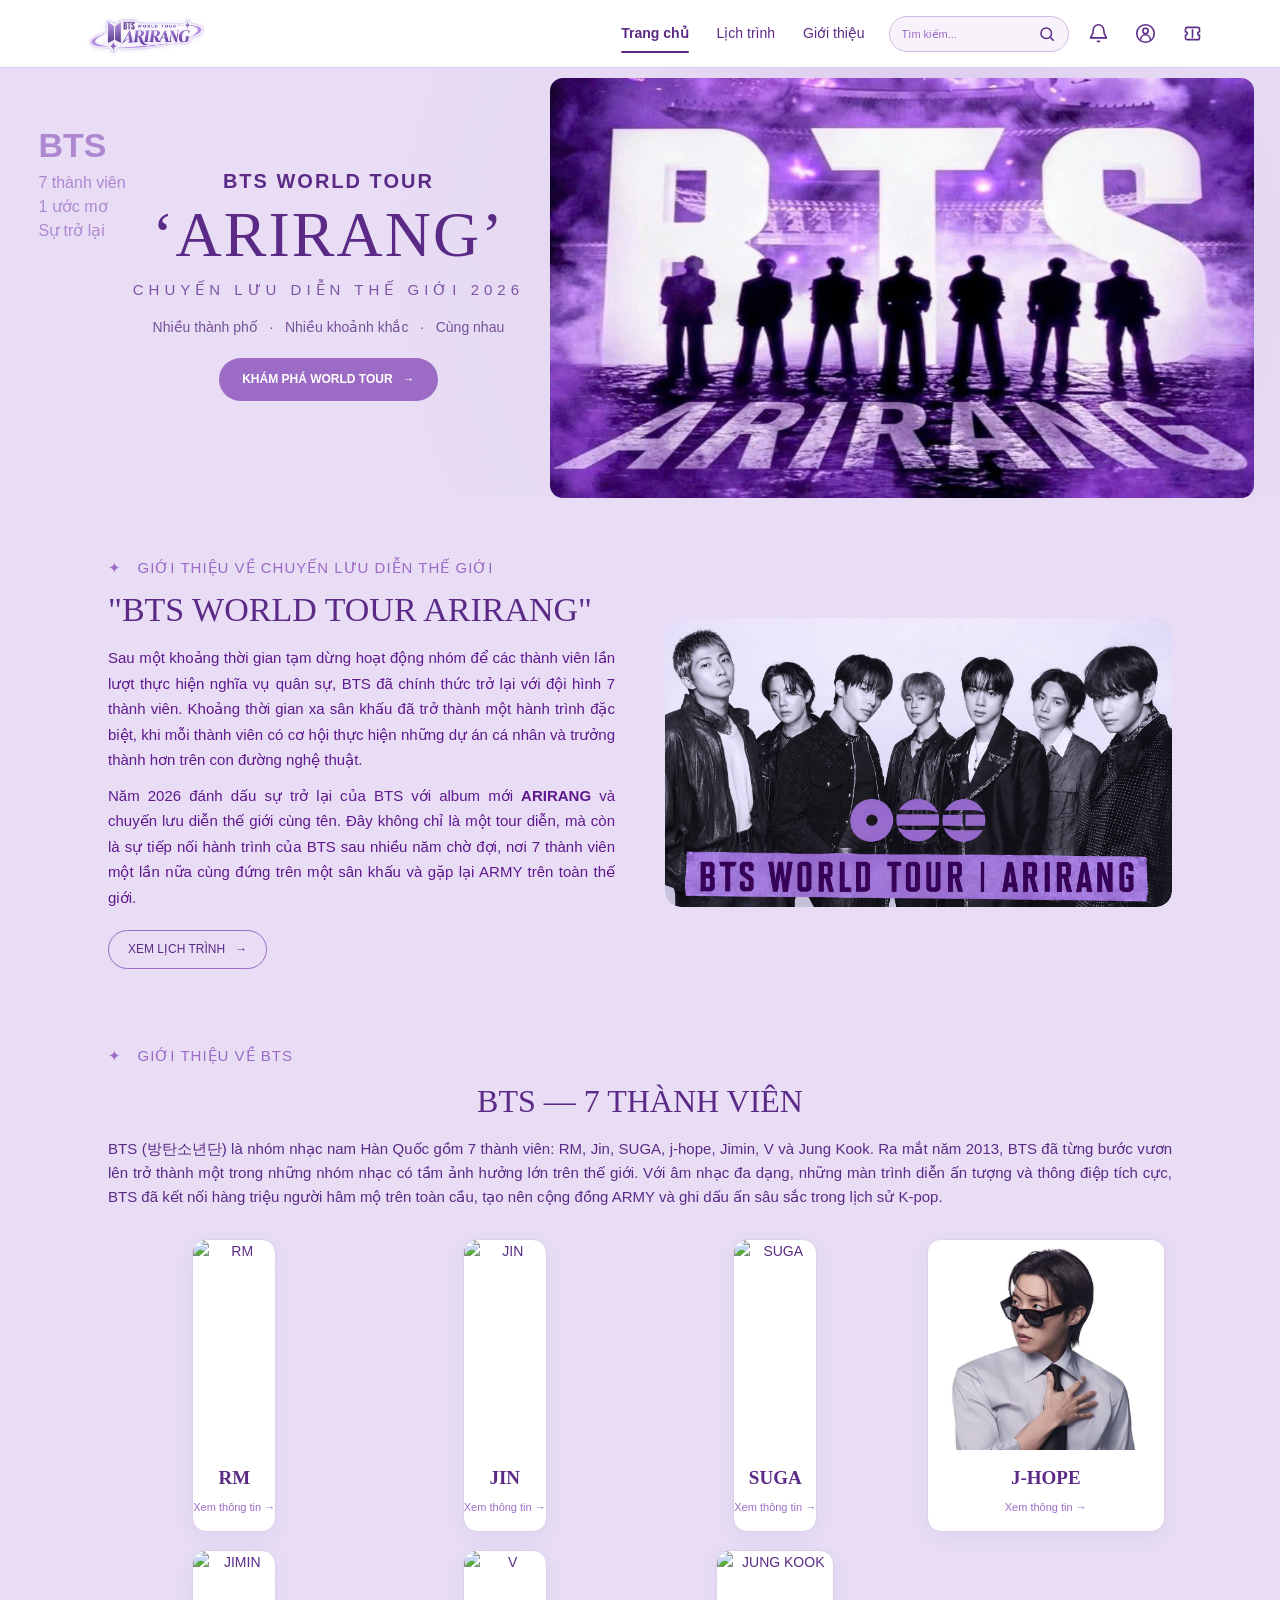
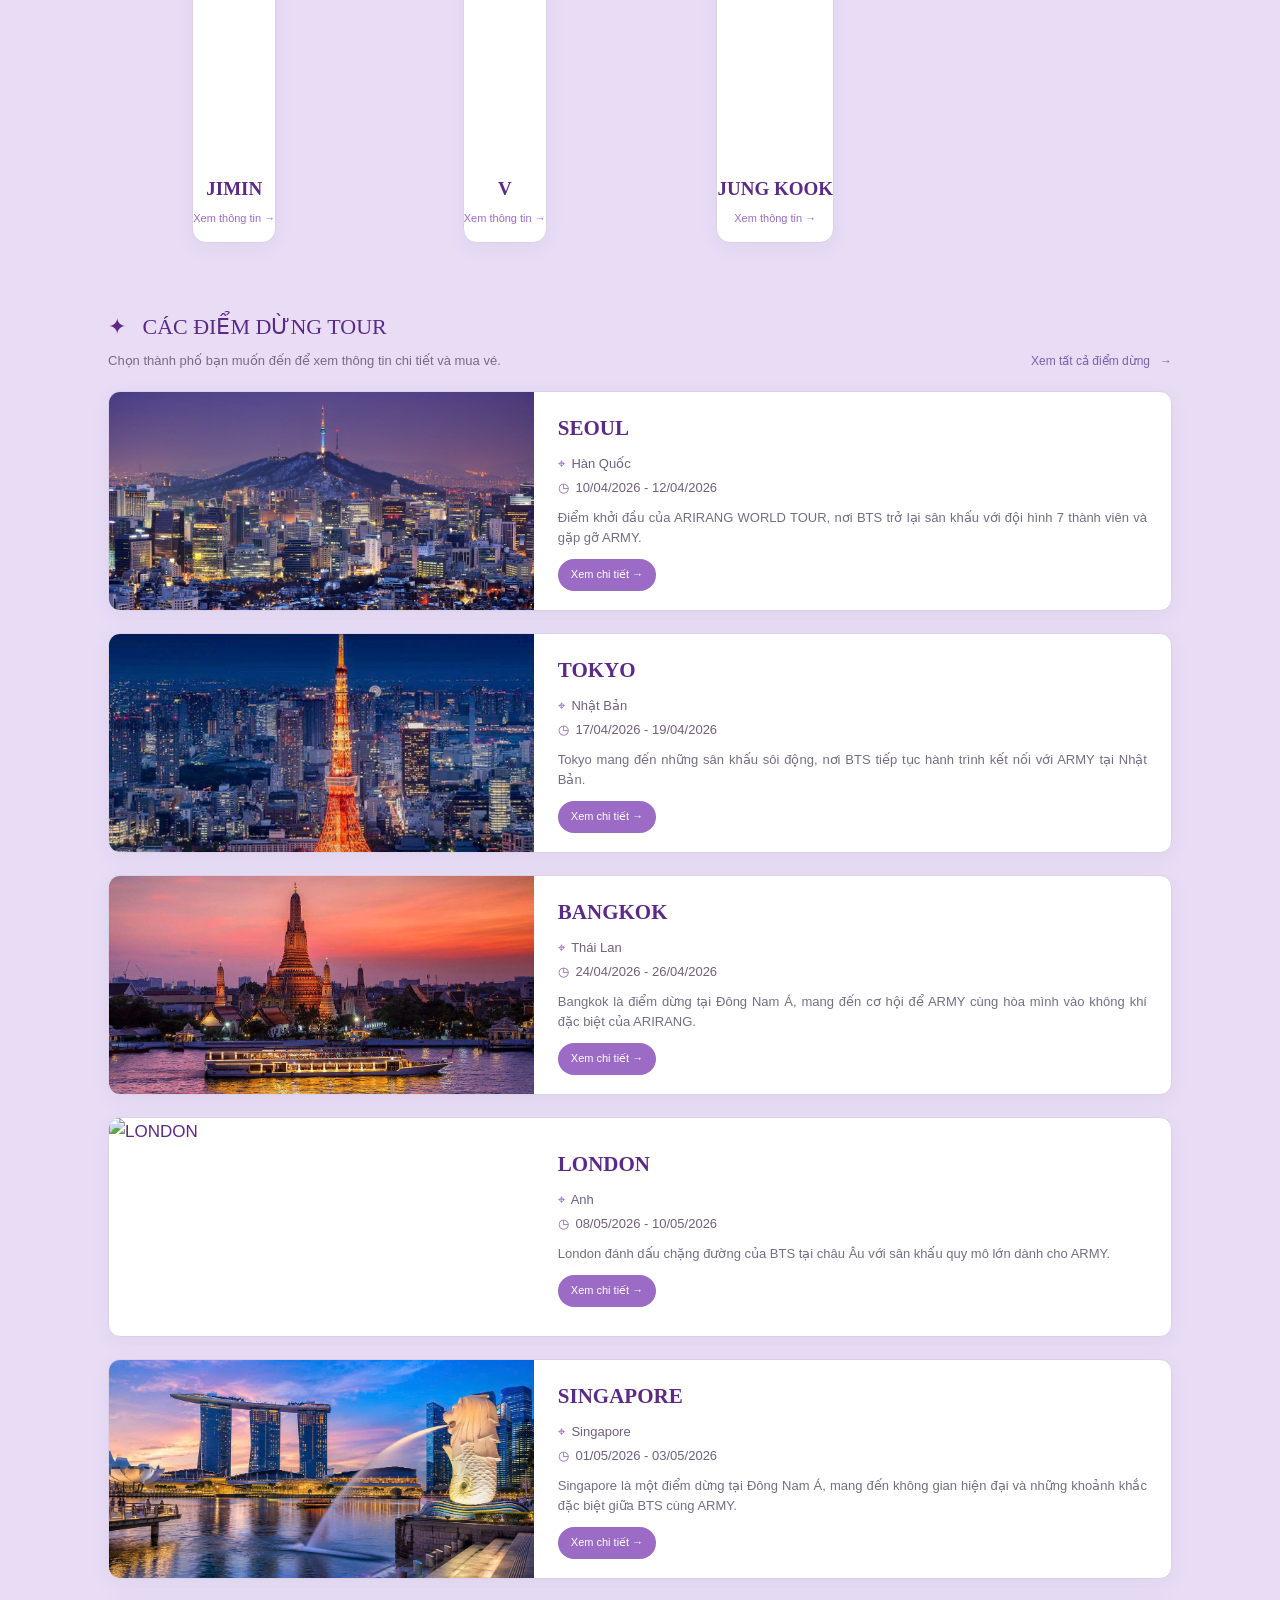
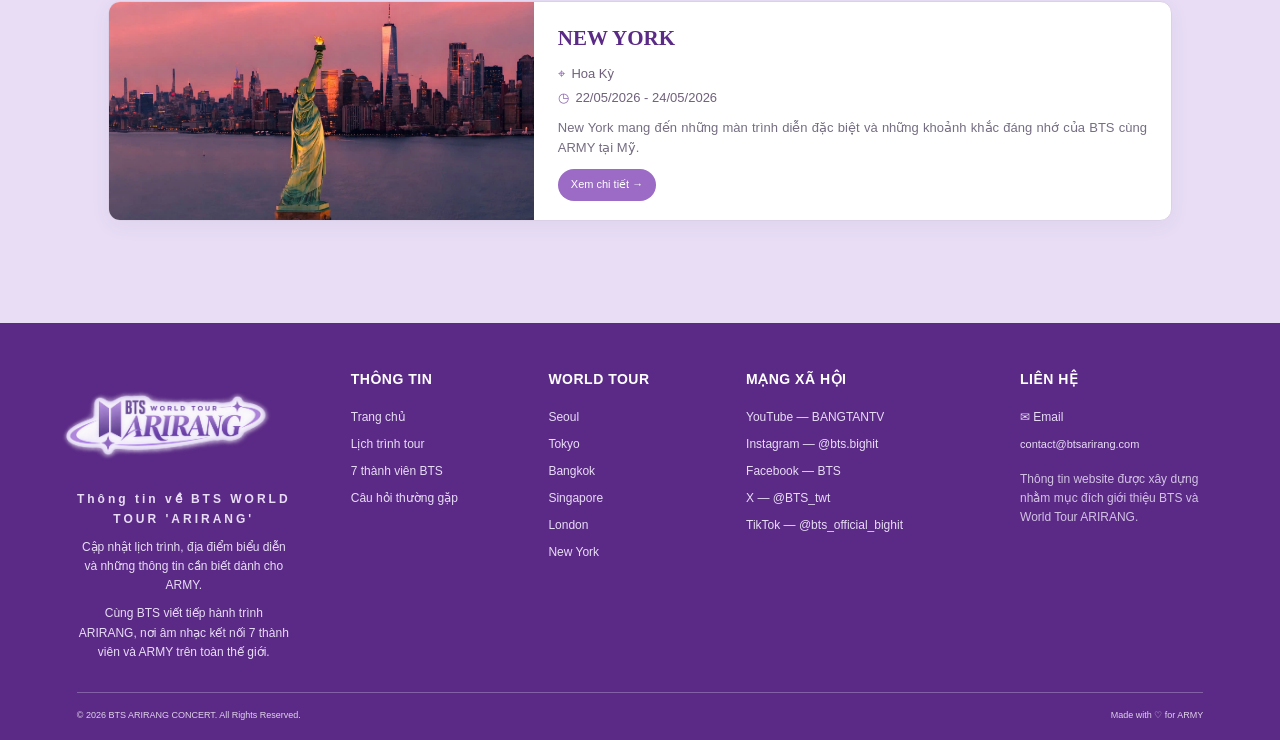
==== index.html @ 4df5a57a "Add files via upload" ====
<!DOCTYPE html>
<html lang="vi">
<head>
    <meta charset="UTF-8">
    <meta name="viewport" content="width=device-width, initial-scale=1.0">
    <title>BTS WORLD TOUR 'ARIRANG'</title>
<link rel="stylesheet" href="style.css">
</head>


<body>
    <!-- ================= HEADER ================= -->
    <header class="header" >
        <!-- LOGO -->
        <div class="logo">
    <img src="images/logo tách nền.png" alt="BTS World Tour ARIRANG">
</div>


        <!-- MENU -->
        <nav class="menu">
            <a href="#home" class="active">
                Trang chủ
            </a>
            <a href="#tour">
                Lịch trình
            </a>
            <a href="#about">
                Giới thiệu
            </a>
        </nav>


        <!-- PHẦN BÊN PHẢI -->
        <div class="header-right">

            <!-- TÌM KIẾM -->
            <div class="search-box">
                <input
                    type="text"
                    placeholder="Tìm kiếm..."
                >

                <!-- ICON KÍNH LÚP -->
                <svg
                    width="18"
                    height="18"
                    viewBox="0 0 24 24"
                    fill="none"
                    stroke="currentColor"
                    stroke-width="2"
                >
                    <circle
                        cx="11"
                        cy="11"
                        r="7"
                    ></circle>

                    <line
                        x1="16.5"
                        y1="16.5"
                        x2="21"
                        y2="21"
                    ></line>
                </svg>
            </div>


                
<!-- ICON THÔNG BÁO -->
<div class="notification-wrapper">
    <button
        type="button"
        class="header-icon notification-btn"
        id="notificationBtn"
        aria-label="Thông báo"
        aria-expanded="false">

        <svg width="21" height="21" viewBox="0 0 24 24"
            fill="none" stroke="currentColor" stroke-width="1.8">
            <path d="M18 8a6 6 0 0 0-12 0c0 7-3 7-3 9h18c0-2-3-2-3-9"></path>
            <path d="M10 21h4"></path>
        </svg>
    </button>

    <div class="notification-dropdown" id="notificationDropdown">
        <p>Chưa có thông báo mới</p>
    </div>
</div>

<!-- TÀI KHOẢN -->
<div class="header-dropdown">
    <button
        type="button"
        class="header-icon dropdown-toggle"
        id="accountBtn"
        aria-label="Tài khoản"
        aria-expanded="false">

        <svg width="21" height="21" viewBox="0 0 24 24"
            fill="none" stroke="currentColor" stroke-width="1.8">
            <circle cx="12" cy="12" r="10"></circle>
            <circle cx="12" cy="9" r="3"></circle>
            <path d="M6.5 19a5.5 5.5 0 0 1 11 0"></path>
        </svg>
    </button>

    <div class="header-dropdown-menu account-dropdown" id="accountMenu">
        <button type="button" class="login-btn" id="loginBtn">
            Đăng nhập
        </button>
    </div>
</div>

<!-- ICON VÉ -->
<div class="ticket-wrapper">
    <button
        type="button"
        class="header-icon ticket-btn"
        id="ticketBtn"
        aria-label="Vé của tôi"
        aria-expanded="false">

        <svg width="21" height="21" viewBox="0 0 24 24"
            fill="none" stroke="currentColor" stroke-width="1.8">
            <path d="M4 7a2 2 0 0 1 2-2h12a2 2 0 0 1 2 2v3a2 2 0 0 0 0 4v3a2 2 0 0 1-2 2H6a2 2 0 0 1-2-2v-3a2 2 0 0 0 0-4V7z"></path>
            <line x1="12" y1="7" x2="12" y2="17"></line>
        </svg>
    </button>

    <div class="ticket-dropdown" id="ticketDropdown">
        <p>
            <strong>Bạn chưa mua vé.</strong><br>
            Hãy mua vé để tham gia cùng BTS nhé!
        </p>
    </div>
</div>
</div>
</header>



    <!-- ================= HERO ================= -->

    <section class="hero" id="home">


        <!-- CHỮ TRANG TRÍ BÊN TRÁI -->
        <div class="hero-decoration">
            <strong>BTS</strong>
            <span>7 thành viên</span>
            <span>1 ước mơ</span>
            <span>Sự trở lại</span>
        
        </div>


        <!-- NỘI DUNG CHÍNH -->

        <div class="hero-content">
            <p class="hero-small-title">
                BTS WORLD TOUR
            </p>

            <h1>
                ‘ARIRANG’
            </h1>

            <p class="hero-year">
                CHUYẾN LƯU DIỄN THẾ GIỚI 2026
            </p>

            <p class="hero-subtitle">
                Nhiều thành phố &nbsp; · &nbsp;
                Nhiều khoảnh khắc &nbsp; · &nbsp;
                Cùng nhau
            </p>

            <a
                href="#tour"
                class="main-button"
            >
                KHÁM PHÁ WORLD TOUR
                <span>→</span>
            </a>
        </div>


        <!-- KHU VỰC ẢNH BTS -->

<div class="hero-image">
    <div class="hero-image-placeholder">
        <img src="images/bts.jpg" alt="BTS World Tour Arirang">
    </div>
</div>

    </section>



  <!-- ================= GIỚI THIỆU BTS ================= -->

<section class="section" id="about">

    <!-- ================= WORLD TOUR ================= -->

    <div class="intro">

        <!-- BÊN TRÁI: GIỚI THIỆU VỀ TOUR -->

        <div class="intro-text">

            <p class="section-label">
                ✦ &nbsp; GIỚI THIỆU VỀ CHUYẾN LƯU DIỄN THẾ GIỚI
            </p>

            <h2>
                "BTS WORLD TOUR ARIRANG"
            </h2>
            <p>
                Sau một khoảng thời gian tạm dừng hoạt động nhóm để các thành viên
                lần lượt thực hiện nghĩa vụ quân sự, BTS đã chính thức trở lại với
                đội hình 7 thành viên. Khoảng thời gian xa sân khấu đã trở thành
                một hành trình đặc biệt, khi mỗi thành viên có cơ hội thực hiện
                những dự án cá nhân và trưởng thành hơn trên con đường nghệ thuật.
            </p>

            <p>
                Năm 2026 đánh dấu sự trở lại của BTS với album mới
                <strong>ARIRANG</strong> và chuyến lưu diễn thế giới cùng tên.
                Đây không chỉ là một tour diễn, mà còn là sự tiếp nối hành trình
                của BTS sau nhiều năm chờ đợi, nơi 7 thành viên một lần nữa cùng
                đứng trên một sân khấu và gặp lại ARMY trên toàn thế giới.
            </p>

            <a href="#tour" class="outline-button">
                XEM LỊCH TRÌNH
                <span>→</span>
            </a>

        </div>


        <!-- BÊN PHẢI: HÌNH BTS TOUR -->

        <div class="intro-image">

            <div class="intro-image-placeholder">

                <img
                    src="images/tour.png"
                    alt="BTS ARIRANG World Tour"
                >

            </div>

        </div>

    </div>


    <!-- ================= 7 THÀNH VIÊN ================= -->

    <div class="members-section">

        <div class="members-heading">

            <p class="section-label">
                ✦ &nbsp; GIỚI THIỆU VỀ BTS
            </p>

            <h2>
                BTS — 7 THÀNH VIÊN
            </h2>

            <p>
                BTS (방탄소년단) là nhóm nhạc nam Hàn Quốc gồm 7 thành viên: RM, Jin, SUGA, j-hope, Jimin, V và Jung Kook. Ra mắt năm 2013, BTS đã từng bước vươn lên trở thành một trong những nhóm nhạc có tầm ảnh hưởng lớn trên thế giới. Với âm nhạc đa dạng, những màn trình diễn ấn tượng và thông điệp tích cực, BTS đã kết nối hàng triệu người hâm mộ trên toàn cầu, tạo nên cộng đồng ARMY và ghi dấu ấn sâu sắc trong lịch sử K-pop.
            </p>

        </div>


        <!-- CARD THÀNH VIÊN -->

        <div class="members-grid">

            <!-- RM -->
            <div class="member-card" onclick="openMember('rm')">

                <div class="member-image">
                    <img src="imageS/RM.png" alt="RM">
                </div>

                <h3>RM</h3>

                <span>Xem thông tin →</span>

            </div>


            <!-- JIN -->
            <div class="member-card" onclick="openMember('jin')">

                <div class="member-image">
                    <img src="images/jin.jpg" alt="JIN">
                </div>

                <h3>JIN</h3>

                <span>Xem thông tin →</span>

            </div>


            <!-- SUGA -->
            <div class="member-card" onclick="openMember('suga')">

                <div class="member-image">
                    <img src="images/suga.jpg" alt="SUGA">
                </div>

                <h3>SUGA</h3>

                <span>Xem thông tin →</span>

            </div>


            <!-- J-HOPE -->
            <div class="member-card" onclick="openMember('jhope')">

                <div class="member-image">
                    <img src="images/J-HOPE.jpg" alt="J-HOPE">
                </div>

                <h3>J-HOPE</h3>

                <span>Xem thông tin →</span>

            </div>


            <!-- JIMIN -->
            <div class="member-card" onclick="openMember('jimin')">

                <div class="member-image">
                    <img src="images/jimin.jpg" alt="JIMIN">
                </div>

                <h3>JIMIN</h3>

                <span>Xem thông tin →</span>

            </div>


            <!-- V -->
            <div class="member-card" onclick="openMember('v')">

                <div class="member-image">
                    <img src="images/v.jpg" alt="V">
                </div>

                <h3>V</h3>

                <span>Xem thông tin →</span>

            </div>


            <!-- JUNG KOOK -->
            <div class="member-card" onclick="openMember('jungkook')">

                <div class="member-image">
                    <img src="images/jungkook.jpg" alt="JUNG KOOK">
                </div>

                <h3>JUNG KOOK</h3>

                <span>Xem thông tin →</span>

            </div>

        </div>


        <!-- ================= THÔNG TIN THÀNH VIÊN ================= -->

        <div class="member-dropdown" id="memberDropdown">

    <button
        class="member-close"
        onclick="closeMember()"
    >
        ×
    </button>

    <div class="member-detail">

        <div class="member-detail-image">

            <img
                id="memberDetailImage"
                src=""
                alt=""
            >

        </div>

            <div class="member-detail-info">

            <p class="section-label">
                ✦ &nbsp; BTS MEMBER
            </p>

            <h2 id="memberDetailName"></h2>

            <p id="memberDetailRealName"></p>

            <p id="memberDetailBirthDate"></p>

            <p id="memberDetailText"></p>

            </div>

        </div>

    </div>

</div>

</section>


   <!-- ================= CÁC ĐIỂM DỪNG ================= -->

<section
    class="tour section"
    id="tour"
>

    <!-- TIÊU ĐỀ -->

    <div class="tour-heading">
        <div>
            <p class="tour-title">
                ✦ &nbsp; CÁC ĐIỂM DỪNG TOUR
            </p>

            <p class="tour-description">
                Chọn thành phố bạn muốn đến để xem
                thông tin chi tiết và mua vé.
            </p>
        </div>

        <a
            href="#"
            class="view-all"
        >
            Xem tất cả điểm dừng
            &nbsp; →
        </a>
    </div>


    <!-- DANH SÁCH THÀNH PHỐ -->

    <div class="city-grid">


        <!-- ================= SEOUL ================= -->

        <div class="city-card">

            <div class="city-image">
                <img
                    src="images/seoul.jpg"
                    alt="SEOUL"
                >
            </div>

            <div class="city-info">

                <h3>SEOUL</h3>

                <p>
                    <span class="small-icon">⌖</span>
                    Hàn Quốc
                </p>

                <p>
                    <span class="small-icon">◷</span>
                    10/04/2026 - 12/04/2026
                </p>

                <p class="city-description">
                    Điểm khởi đầu của ARIRANG WORLD TOUR,
                    nơi BTS trở lại sân khấu với đội hình
                    7 thành viên và gặp gỡ ARMY.
                </p>

                <a
                    href="ticket/Seoul.html"
                    class="city-button"
                >
                    Xem chi tiết →
                </a>

            </div>

        </div>



        <!-- ================= TOKYO ================= -->

        <div class="city-card">

            <div class="city-image">
                <img
                    src="images/tokyo.jpg"
                    alt="TOKYO"
                >
            </div>

            <div class="city-info">

                <h3>TOKYO</h3>

                <p>
                    <span class="small-icon">⌖</span>
                    Nhật Bản
                </p>

                <p>
                    <span class="small-icon">◷</span>
                    17/04/2026 - 19/04/2026
                </p>

                <p class="city-description">
                    Tokyo mang đến những sân khấu sôi động,
                    nơi BTS tiếp tục hành trình kết nối
                    với ARMY tại Nhật Bản.
                </p>

                <a
                    href="ticket/Tokyo.html"
                    class="city-button"
                >
                    Xem chi tiết →
                </a>

            </div>

        </div>



        <!-- ================= BANGKOK ================= -->

        <div class="city-card">

            <div class="city-image">
                <img
                    src="images/bangkok.jpg"
                    alt="BANGKOK"
                >
            </div>

            <div class="city-info">

                <h3>BANGKOK</h3>

                <p>
                    <span class="small-icon">⌖</span>
                    Thái Lan
                </p>

                <p>
                    <span class="small-icon">◷</span>
                    24/04/2026 - 26/04/2026
                </p>

                <p class="city-description">
                    Bangkok là điểm dừng tại Đông Nam Á,
                    mang đến cơ hội để ARMY cùng hòa mình
                    vào không khí đặc biệt của ARIRANG.
                </p>

                <a
                    href="ticket/Bangkok.html"
                    class="city-button"
                >
                    Xem chi tiết →
                </a>

            </div>

        </div>



        <!-- ================= LONDON ================= -->

        <div class="city-card">

            <div class="city-image">
                <img 
                    src="images/london.jpg"
                    alt="LONDON"
                >
            </div>

            <div class="city-info">

                <h3>LONDON</h3>

                <p>
                    <span class="small-icon">⌖</span>
                    Anh
                </p>

                <p>
                    <span class="small-icon">◷</span>
                    08/05/2026 - 10/05/2026
                </p>

                <p class="city-description">
                    London đánh dấu chặng đường của BTS
                    tại châu Âu với sân khấu quy mô lớn
                    dành cho ARMY.
                </p>

                <a
                    href="ticket/London.html"
                    class="city-button"
                >
                    Xem chi tiết →
                </a>

            </div>

        </div>



        <!-- ================= SINGAPORE ================= -->

<div class="city-card">

    <div class="city-image">
        <img 
            src="images/singapore.jpg"
            alt="SINGAPORE"
        >
    </div>

    <div class="city-info">

        <h3>SINGAPORE</h3>

        <p>
            <span class="small-icon">⌖</span>
            Singapore
        </p>

        <p>
            <span class="small-icon">◷</span>
            01/05/2026 - 03/05/2026
        </p>

        <p class="city-description">
            Singapore là một điểm dừng tại Đông Nam Á,
            mang đến không gian hiện đại và những khoảnh khắc
            đặc biệt giữa BTS cùng ARMY.
        </p>

        <a
            href="ticket/Singapore.html"
            class="city-button"
        >
            Xem chi tiết →
        </a>

    </div>

</div>



        <!-- ================= NEW YORK ================= -->

        <div class="city-card">

            <div class="city-image">
                <img 
                    src="images/New York.jpg"
                    alt="NEW YORK"
                >   
            </div>

            <div class="city-info">

                <h3>NEW YORK</h3>

                <p>
                    <span class="small-icon">⌖</span>
                    Hoa Kỳ
                </p>

                <p>
                    <span class="small-icon">◷</span>
                    22/05/2026 - 24/05/2026
                </p>

                <p class="city-description">
                    New York mang đến những màn trình diễn
                    đặc biệt và những khoảnh khắc đáng nhớ
                    của BTS cùng ARMY tại Mỹ.
                </p>

                <a
                    href="ticket/Newyork.html"
                    class="city-button"
                >
                    Xem chi tiết →
                </a>

            </div>

        </div>


    </div>

</section>







<!-- ================= FOOTER ================= -->

<footer class="footer">

    <div class="footer-container">

        <!-- CỘT 1: LOGO -->
        <div class="footer-column footer-brand">
            <div class="footer-logo">
            <img src="images/logo tách nền.png" alt="BTS World Tour ARIRANG">
        </div>

            <p class="footer-slogan">
            Thông tin về BTS WORLD TOUR 'ARIRANG'
            </p>

            <p class="footer-description">
            Cập nhật lịch trình, địa điểm biểu diễn và những thông tin cần biết dành cho ARMY.
            </p>

            <p class="footer-description">
                Cùng BTS viết tiếp hành trình ARIRANG,
                nơi âm nhạc kết nối 7 thành viên và
                ARMY trên toàn thế giới.
            </p>

        </div>


        <!-- CỘT 2: THÔNG TIN -->
        <div class="footer-column">

            <h3>THÔNG TIN</h3>

            <a href="#home">Trang chủ</a>

            <a href="#tour">Lịch trình tour</a>

            <a href="#about">7 thành viên BTS</a>

            <a href="#faq">Câu hỏi thường gặp</a>

        </div>


        <!-- CỘT 3: WORLD TOUR -->
        <div class="footer-column">

            <h3>WORLD TOUR</h3>

            <a href="#tour">Seoul</a>

            <a href="#tour">Tokyo</a>

            <a href="#tour">Bangkok</a>

            <a href="#tour">Singapore</a>

            <a href="#tour">London</a>

            <a href="#tour">New York</a>

        </div>


        <!-- CỘT 4: MẠNG XÃ HỘI -->
        <div class="footer-column">

            <h3>MẠNG XÃ HỘI</h3>

            <a 
            href="https://www.youtube.com/@BTS"
            target="_blank"
            >
            YouTube — BANGTANTV
            </a>

            <a 
            href="https://www.instagram.com/bts.bighitofficial/"
            target="_blank"
            >
            Instagram — @bts.bighit
            </a>

            <a 
            href="https://www.facebook.com/bangtan.official?locale=vi_VN"
            target="_blank"
            >
            Facebook — BTS
            </a>

            <a 
            href="https://x.com/bts_bighit"
            target="_blank"
            >
            X — @BTS_twt
            </a>

            <a 
            href="https://www.tiktok.com/@bts_official_bighit"
            target="_blank"
            >
            TikTok — @bts_official_bighit
            </a>

        </div>


        <!-- CỘT 5: LIÊN HỆ -->
        <div class="footer-column">

            <h3>LIÊN HỆ</h3>

            <p>
                ✉ Email
            </p>

            <span>
                contact@btsarirang.com
            </span>

            <p class="footer-note">
                Thông tin website được xây dựng
                nhằm mục đích giới thiệu BTS
                và World Tour ARIRANG.
            </p>

        </div>

    </div>


    <!-- DÒNG CUỐI -->
    <div class="footer-bottom">

        <span>
            © 2026 BTS ARIRANG CONCERT.
            All Rights Reserved.
        </span>

        <span>
            Made with ♡ for ARMY
        </span>

    </div>

</footer>


<script src="script.js"></script>
</body>

</html>
---- style.css ----
/* ==================================================
   BẢNG MÀU WEB - TÍM ARIRANG
   #E8DDF5 = tím nền sáng
   #9B6BC5 = tím chủ đạo
   #5B2A86 = tím đậm / điểm nhấn
================================================== */

/* ==================================================
   CÀI ĐẶT CHUNG
================================================== */

* {
    margin: 0;
    padding: 0;
    box-sizing: border-box;
}


html {
    scroll-behavior: smooth;
}


body {
    font-family: Arial, Helvetica, sans-serif;

    color: #5B2A86;

    background: #E8DDF5;
}


a {
    text-decoration: none;

    color: inherit;
}


button,
input {
    font-family: inherit;
}



/* ==================================================
   HEADER
================================================== */
/* HEADER */
.header {
    width: 100%;
    height: 68px;
    background: #FFFFFF;
    display: flex;
    align-items: center;
    padding: 0 5%;
    border-bottom: 1px solid #D8CBEA;
    position: fixed;
    top: 0;
    z-index: 1000;
}



/* LOGO HÌNH BTS ARIRANG */

.logo {
    display: flex;
    align-items: center;

    margin-right: auto;

    width: 150px;
    height: 55px;
}

.logo img {
    width: 100%;
    height: 100%;

    object-fit: contain;
    display: block;
}



/* MENU */

.menu {

    display: flex;

    align-items: center;

    gap: 32px;

    margin-right: 30px;
}


.menu a {

    position: relative;

    padding: 27px 0;

    font-size: 13px;

    color: #5B2A86;

    transition: 0.2s;
}


.menu a:hover {

    color: #5B2A86;
}


.menu a.active {

    color: #5B2A86;

    font-weight: 600;
}


.menu a {
    position: relative;
}

.menu a::after {
    content: "";
    position: absolute;
    left: 0;
    right: 0;
    bottom: 17px;
    height: 2px;
    border-radius: 5px;
    background: #5B2A86;

    transform: scaleX(0);
    transition: transform 0.3s ease;
}

.menu a.active::after {
    transform: scaleX(1);
}



/* HEADER BÊN PHẢI */

.header-right {

    display: flex;

    align-items: center;

    gap: 13px;
}



/* SEARCH */

.search-box {

    width: 180px;

    height: 36px;

    border: 1px solid #CDBCE2;

    background: #F8F3FB;

    border-radius: 20px;

    display: flex;

    align-items: center;

    padding: 0 12px;

    color: #5B2A86;
}


.search-box input {

    width: 100%;

    border: none;

    outline: none;

    background: transparent;

    font-size: 11px;

    color: #5B2A86;
}


.search-box input::placeholder {

    color: #9B6BC5;
}


.search-box svg {

    flex-shrink: 0;
}



/* ICON HEADER */

.header-icon {

    width: 34px;

    height: 34px;

    border: none;

    background: transparent;

    color: #5B2A86;

    display: flex;

    align-items: center;

    justify-content: center;

    cursor: pointer;

    border-radius: 50%;

    transition: 0.2s;
}


.header-icon:hover {

    background: #E8DDF5;

    color: #421D63;
}



/* ==================================================
   HERO
================================================== */

.hero {

    min-height: 390px;
    position: relative;
    overflow: hidden;
    display: flex;
    align-items: center;
    padding: 45px 7%;
    background:

        radial-gradient(
            circle at 72% 45%,
            #D0B8E8 0%,
            #E4D7F2 28%,
            #E8DDF5 58%,
            #E8DDF5 100%
        );
}



/* CHỮ TRANG TRÍ */

.hero-decoration {
    position: absolute;
    left: 3%;
    top: 50px;
    display: flex;
    flex-direction: column;
    font-family: Georgia, serif;
    font-style: italic;
    font-size: 21px;
    line-height: 1.5;
    color: #9B6BC5;
    opacity: 0.75;
}

.hero-decoration strong {
    font-size: 34px;
    margin-top: 2px;
}



/* HERO CONTENT */

.hero-content {
    width: 58%;
    text-align: center;
    margin-left: 0;
    position: relative;
    left: -100px;
    z-index: 2;
}


.hero-small-title {
    font-size: 23px;
    font-weight: 700;
    letter-spacing: 2px;
    color: #5B2A86;
}


.hero h1 {

    font-family: Georgia, "Times New Roman", serif;
    font-size: 70px;
    line-height: 0.95;
    font-weight: 500;
    letter-spacing: 2px;
    color: #5B2A86;
    margin: 6px 0 10px;
}


.hero-year {
    font-family: Georgia, serif;
    font-size: 15px;
    letter-spacing: 5px;
    color: #7E55A6;
}


.hero-subtitle {
    margin-top: 18px;
    font-family: Georgia, serif;
    font-size: 18px;
    color: #75509A;
}



/* NÚT */

.main-button {

    display: inline-flex;
    align-items: center;
    gap: 10px;
    margin-top: 22px;
    padding: 12px 24px;
    border-radius: 25px;
    background: #9B6BC5;
    color: white;
    font-size: 11px;
    font-weight: 600;
    transition: 0.25s;
}


.main-button:hover {
    background:#5B2A86;
    transform: translateY(-2px);
}



/* ẢNH HERO */

.hero-image {
    position: absolute;
    right: 2%;
    bottom: 0;
    width: 55%;
    height: 420px;
    display: flex;
    align-items: end;
    justify-content: center;
}

.hero-image-placeholder {
    width: 100%;
    height: 100%;
    border-radius: 13px;
    overflow: hidden;
}

.hero-image-placeholder img {
    width: 105%;
    height: 100%;
    object-fit: fill;
    object-position: center;
    display: block;
    margin-left: -2%;
}




/* ==================================================
   SECTION CHUNG
================================================== */

.section {

    max-width: 1100px;

    margin: auto;

    padding: 70px 30px;
}


.section-label {

    color: #9B6BC5;

    font-size: 12px;

    letter-spacing: 1px;

    margin-bottom: 12px;
}



/* ==================================================
   INTRO
================================================== */

.intro {

    display: grid;

    grid-template-columns: 1fr 1fr;

    align-items: center;

    gap: 65px;
}


.intro h2 {

    font-family: Georgia, "Times New Roman", serif;

    color: #5B2A86;

    font-size: 38px;

    line-height: 1.15;

    font-weight: 500;

    margin-bottom: 20px;
}


.intro-text > p:not(.section-label) {

    color: #5f188e;

    font-size: 20px;

    line-height: 1.8;

    margin-bottom: 12px;
}



/* NÚT VIỀN */

.outline-button {
    display: inline-flex;
    align-items: center;
    gap: 10px;
    margin-top: 10px;
    padding: 10px 21px;
    border: 1px solid #9B6BC5;
    border-radius: 22px;
    color: #5B2A86;
    font-size: 12px;
    transition: 0.2s;
}


.outline-button:hover {
    background: #9B6BC5;
    color: white;
}



/* ================= ẢNH GIỚI THIỆU WORLD TOUR ================= */

.intro-image {
    width: 110%;
    height: auto;
    margin-right: -10%;
    border-radius: 16px;
    overflow: hidden;
}

.intro-image-placeholder {
    width: 100%;
    height: auto;
    border-radius: 16px;
    overflow: hidden;
}

.intro-image-placeholder img {
    width: 100%;
    height: auto;
    display: block;
    object-fit: contain;
    border-radius: 16px;
}



/* ==================================================
   TOUR
================================================== */

.tour {
    padding-top: 15px;
    padding-bottom: 65px;
}


.tour-heading {
    display: flex;
    justify-content: space-between;
    align-items: end;
    margin-bottom: 25px;
}


.tour-title {
    font-family: Georgia, "Times New Roman", serif;
    color: #5B2A86;
    font-size: 23px;
    margin-bottom: 8px;
}


.tour-description {
    color: #756D82;
    font-size: 12px;
}


.view-all {
    color: #7465A9;
    font-size: 11px;
    transition: 0.2s;
}


.view-all:hover {
    color: #421D63;
}



/* ==================================================
   CITY GRID
================================================== */

.city-grid {
    display: flex;
    flex-direction: column;
    gap: 18px;
}


.city-card {
    min-height: 140px;
    height: 180px;
    
    display: grid;
    grid-template-columns: 42% 58%;
    overflow: hidden;
    background: white;
    border: 1px solid #DCD0E9;
    border-radius: 12px;
    box-shadow:
        0 5px 20px rgba(81,69,111,0.06);
    transition: 0.25s;
}


.city-card:hover {
    transform: translateY(-4px);
    box-shadow:
        0 12px 28px rgba(81,69,111,0.12);
}



/* KHUNG ẢNH */

.city-image {
    min-height: 140px;
    width: 100%;
    overflow: hidden;
    position: relative;
}

.city-image img {
    width: 100%;
    height: 100%;
    object-fit: cover;
    object-position: center;
    display: block;
}


/* CITY INFO */

.city-info {
    padding: 14px 18px;
    display: flex;
    flex-direction: column;
    justify-content: space-around;
}


.city-info h3 {
    font-family: Georgia, serif;
    font-size: 20px;
    color: #5B2A86;
    margin-bottom: 12px;
}


.city-info p {

    color: #6F607B;
    font-size: 10px;
    margin-bottom: 7px;
}


.small-icon {
    color: #8B5FB0;
    margin-right: 3px;
}


/* NÚT CITY */

.city-button {
    display: inline-block;
    width: fit-content;
    margin-top: 6px;
    padding: 7px 13px;
    background: #9B6BC5;
    color: white;
    border-radius: 20px;
    font-size: 9px;
    transition: 0.2s;
}


.city-button:hover {
    background: #5B2A86;
}



/* ==================================================
   THÔNG TIN CHUNG
================================================== */

.information {

    max-width: 1040px;

    margin: 0 auto 40px;

    padding: 22px 28px;

    border-radius: 11px;

    background: #E1D5EE;

    display: grid;

    grid-template-columns: 2fr 1fr 1.4fr 1.4fr;

    align-items: center;

    gap: 15px;
}


.information-title {

    display: flex;

    align-items: center;

    gap: 14px;
}


.information-icon {

    color: #7E55A6;

    display: flex;

    align-items: center;
}


.information-title h3 {

    color: #5B2A86;

    font-size: 13px;

    margin-bottom: 5px;
}


.information-title p {

    color: #6F607B;

    font-size: 9px;

    line-height: 1.5;
}


.information-link {

    display: flex;

    align-items: center;

    gap: 7px;

    color: #5B2A86;

    font-size: 10px;

    transition: 0.2s;
}


.information-link > span:last-child {

    margin-left: auto;
}


.information-link:hover {

    color: #9B6BC5;
}


.info-link-icon {

    color: #7E55A6;

    display: flex;

    align-items: center;
}



/* ==================================================
   FAQ
================================================== */

.faq-section {

    min-height: 1px;
}







/* LOGO - chữ mảnh hơn */
.logo {
    font-family: "Arial Narrow", Arial, sans-serif;
    letter-spacing: 1px;
    font-weight: 600;
}

.logo span {
    color: #5B2A86;
    font-weight: 600;
}

.logo b {
    color: #9B6BC5;
    font-family: "Arial Narrow", Arial, sans-serif;
    letter-spacing: 1px;
    font-weight: 500;
}




/* ==================================================
   CHỈNH LẠI CỠ CHỮ + KHOẢNG TRỐNG
   Phiên bản cân đối hơn
================================================== */

body {
    font-size: 14px;
    line-height: 1.6;
}

/* HEADER */
.header {
    height: 68px;
    padding: 0 5.5%;
}

.logo {
    font-size: 21px;
}

.menu {
    gap: 28px;
    margin-right: 24px;
}

.menu a {
    font-size: 14px;
    padding: 25px 0;
}

/* HERO */
/* HERO */
.hero {
    margin-top: 68px;
    min-height: 430px;
    padding: 48px 6.5%;
}

.hero-content {
    width: 54%;
    margin-left: 4%;
}

.hero-small-title {
    font-size: 20px;
}

.hero h1 {
    font-size: 64px;
    margin: 8px 0 12px;
}

.hero-year {
    font-size: 15px;
}

.hero-subtitle {
    font-size: 14px;
    margin-top: 14px;
}

.main-button {
    font-size: 12px;
    padding: 12px 23px;
    margin-top: 20px;
}

.hero-decoration {
    font-size: 16px;
}

/* SECTION CHUNG */
.section {
    max-width: 1120px;
    padding: 58px 28px;
}

/* GIỚI THIỆU */
.intro {
    gap: 50px;
}

.section-label {
    font-size: 15px;
    margin-bottom: 10px;
}

.intro h2 {
    font-size: 34px;
    margin-bottom: 16px;
}

.intro-text > p:not(.section-label) {
    font-size: 15px;
    line-height: 1.7;
    margin-bottom: 10px;
}

.outline-button {
    font-size: 12px;
    padding: 9px 19px;
}

/* TOUR */
.tour {
    padding-top: 8px;
    padding-bottom: 52px;
}

.tour-heading {
    margin-bottom: 20px;
}

.tour-title {
    font-size: 22px;
    margin-bottom: 6px;
}

.tour-description {
    font-size: 13px;
}

.view-all {
    font-size: 12px;
}

/* CITY CARDS */
.city-grid {
    gap: 16px;
}

.city-card {
    min-height: 152px;
    grid-template-columns: 40% 60%;
}

.city-image {
    min-height: 152px;
    font-size: 17px;
}

.city-info {
    padding: 15px 14px;
}

.city-info h3 {
    font-size: 18px;
    margin-bottom: 9px;
}

.city-info p {
    font-size: 11px;
    margin-bottom: 6px;
}

.city-button {
    font-size: 10px;
    padding: 7px 12px;
    margin-top: 5px;
}

/* THÔNG TIN CHUNG */
.information {
    max-width: 1080px;
    margin: 0 auto 32px;
    padding: 20px 25px;
    gap: 18px;
}

.information-title {
    gap: 12px;
}

.information-title h3 {
    font-size: 14px;
    margin-bottom: 4px;
}

.information-title p {
    font-size: 10px;
    line-height: 1.45;
}

.information-link {
    font-size: 11px;
}



.contact-grid {
    gap: 8px 20px;
}

.contact-item {
    min-height: 46px;
    padding: 7px 12px;
}

.app-info strong {
    font-size: 11px;
}

.app-info span {
    font-size: 10px;
}

.copyright {
    font-size: 8px;
    margin-top: 15px;
}

/* Giảm khoảng trống không cần thiết ở cuối FAQ */
.faq-section {
    min-height: 0;
}

/* Màn hình nhỏ */
@media (max-width: 900px) {
    .menu {
        gap: 18px;
    }

    .hero-content {
        width: 58%;
        margin-left: 0;
    }

    .hero h1 {
        font-size: 54px;
    }

    .city-grid {
        grid-template-columns: repeat(2, 1fr);
    }

    .information {
        grid-template-columns: 1.7fr 1fr 1.3fr;
    }


}

@media (max-width: 650px) {
    .menu {
        display: none;
    }

    .search-box {
        width: 140px;
    }

    .hero {
        min-height: 480px;
    }

    .hero-content {
        width: 100%;
        margin: 0;
    }

    .hero-image {
        opacity: 0.25;
        width: 100%;
    }

    .city-grid {
        grid-template-columns: 1fr;
    }

    .intro {
        grid-template-columns: 1fr;
        gap: 28px;
    }

    .information {
        grid-template-columns: 1fr 1fr;
    }

  
}


/* ==================================================
   TYPOGRAPHY FINAL — ĐỒNG BỘ VỚI PHẦN GIỚI THIỆU
   Cỡ chữ chuẩn nội dung: 14px
================================================== */

/* Các thông tin ngày/địa điểm trong card */
.city-info p {
    font-size: 14px;
    line-height: 1.55;
    margin-bottom: 8px;
}

.city-info h3 {
    font-size: 19px;
    margin-bottom: 10px;
}

.city-button {
    font-size: 12px;
    padding: 8px 14px;
}

/* Thông tin chung */
.information-title h3 {
    font-size: 16px;
    margin-bottom: 6px;
}

.information-title p {
    font-size: 14px;
    line-height: 1.6;
}

.information-link {
    font-size: 14px;
    gap: 9px;
}





.notification-wrapper {
    position: relative;
    display: inline-block;
}

.notification-dropdown {
    display: none;

    position: absolute;
    top: calc(100% + 10px);
    right: 50%;
    transform: translateX(50%);

    width: 250px;
    height: 300px;

    background: #F8F3FC;
    border: 1px solid #DCD0E9;
    border-radius: 12px;

    box-shadow: 0 8px 25px rgba(81, 69, 111, 0.12);

    align-items: center;
    justify-content: center;

    z-index: 1000;
}

.notification-dropdown p {
    margin: 0;
    color: #75509A;
    font-family: Georgia, serif;
    font-size: 14px;
}

.notification-dropdown.show {
    display: flex;
}

.ticket-wrapper {
    position: relative;
    display: inline-block;
}

.ticket-dropdown {
    display: none;

    position: absolute;
    top: calc(100% + 10px);
    right: 50%;
    transform: translateX(30%);

    width: 250px;
    height: 300px;

    background: #F8F3FC;
    border: 1px solid #DCD0E9;
    border-radius: 12px;

    box-shadow: 0 8px 25px rgba(81, 69, 111, 0.12);

    align-items: center;
    justify-content: center;

    z-index: 1000;
}

.ticket-dropdown p {
    margin: 0;
    text-align: center;
    color: #75509A;
    font-family: Georgia, serif;
    font-size: 14px;
}

.ticket-dropdown.show {
    display: flex;
}

html {
    scroll-behavior: smooth;
}



/* ================= CĂN ĐỀU TOÀN BỘ PHẦN GIỚI THIỆU ================= */

#about p,
#about .member-card p {
    text-align: justify;
}

/* ================= CITY CARD XẾP DỌC ================= */

.city-grid {
    display: flex;
    flex-direction: column;
    gap: 22px;
}

.city-card {
    width: 100%;
    height: 220px;
    display: grid;
    grid-template-columns: 40% 60%;
    overflow: hidden;
    background: white;
    border: 1px solid #DCD0E9;
    border-radius: 12px;
    box-shadow: 0 5px 20px rgba(81,69,111,0.06);
    transition: 0.25s;
}

.city-card:hover {
    transform: translateY(-4px);
    box-shadow: 0 12px 28px rgba(81,69,111,0.12);
}


/* HÌNH */

.city-image {
    width: 100%;
    height: 100%;
    overflow: hidden;
}

.city-image img {
    width: 100%;
    height: 100%;
    object-fit: cover;
    object-position: center;
    display: block;
}


/* PHẦN THÔNG TIN */

.city-info {
    padding: 18px 24px;
    display: flex;
    flex-direction: column;
    justify-content: center;
}

.city-info h3 {
    font-family: Georgia, serif;
    font-size: 21px;
    color: #5B2A86;
    margin-bottom: 8px;
}

.city-info p {
    color: #6F607B;
    font-size: 13px;
    line-height: 1.5;
    margin-bottom: 5px;
}


/* MÔ TẢ */

.city-info .city-description {
    color: #756D82;
    font-size: 13px;
    line-height: 1.55;
    margin-top: 5px;
    margin-bottom: 8px;
    max-width: 95%;
    text-align: justify;
}


/* NÚT */

.city-button {
    display: inline-block;
    width: fit-content;
    margin-top: 3px;
    padding: 7px 13px;
    background: #9B6BC5;
    color: white;
    border-radius: 20px;
    font-size: 11px;
    transition: 0.2s;
}

.city-button:hover {
    background: #5B2A86;
}

.hero-decoration,
.hero-year,
.hero-subtitle {
    font-family: Arial, Helvetica, sans-serif;
    font-style: normal;
}

/* ==================================================
   7 THÀNH VIÊN BTS
================================================== */

.members-section {
    margin-top: 75px;
}


/* TIÊU ĐỀ */

.members-heading {
    text-align: center;
    margin-bottom: 30px;
}

.members-heading .section-label {
    margin-bottom: 8px;
}

.members-heading h2 {
    font-family: Georgia, "Times New Roman", serif;
    color: #5B2A86;
    font-size: 32px;
    font-weight: 500;
    margin-bottom: 10px;
}

.members-heading > p:last-child {
    color: #5B2A86;
    font-size: 15px;
}


/* ================= CARD ================= */

.members-grid {
    display: grid;
    grid-template-columns: repeat(4, 1fr);
    gap: 18px;
    justify-items: center;
}

.members-grid .member-card:nth-child(5) {
    grid-column: 1;
    transform: translateX(50%);
}

.members-grid .member-card:nth-child(6) {
    grid-column: 2;
    transform: translateX(50%);
}

.members-grid .member-card:nth-child(7) {
    grid-column: 3;
    transform: translateX(50%);
}


/* CARD */

.member-card {
    background: #FFFFFF;
    border: 1px solid #DCD0E9;
    border-radius: 14px;
    overflow: hidden;
    cursor: pointer;
    text-align: center;

    box-shadow:
        0 5px 20px rgba(81, 69, 111, 0.06);

    transition: 0.25s;
}

.member-card:hover {
    transform: translateY(-5px);

    box-shadow:
        0 12px 28px rgba(81, 69, 111, 0.14);
}


/* HÌNH THÀNH VIÊN */

.member-image {
    width: 100%;
    height: 210px;
    overflow: hidden;
}

.member-card img {
    width: 100%;
    height: 315px; /* giữ chiều cao khung hiện tại của m */
    object-fit: cover;
    object-position: center top;
    display: block;
}

.member-card:hover .member-image img {
    transform: scale(1.04);
}


/* TÊN */

.member-card h3 {
    font-family: Georgia, "Times New Roman", serif;

    color: #5B2A86;

    font-size: 19px;

    margin: 13px 0 5px;
}


/* CHỮ XEM THÔNG TIN */

.member-card span {
    display: block;

    color: #9B6BC5;

    font-size: 11px;

    padding-bottom: 15px;

    transition: 0.2s;
}

.member-card:hover span {
    color: #5B2A86;
}


/* ==================================================
   Ô THÔNG TIN CHI TIẾT THÀNH VIÊN
================================================== */

.member-dropdown {
    display: none;

    width: 100%;
    margin-top: 30px;

    position: relative;

    background: #F8F3FC;

    border: 1px solid #DCD0E9;
    border-radius: 16px;

    box-shadow: 0 8px 25px rgba(81, 69, 111, 0.12);

    padding: 25px 30px;
}

.member-dropdown.show {
    display: block;
}


/* NÚT ĐÓNG */

.member-close {
    position: absolute;

    top: 12px;
    right: 15px;

    width: 30px;
    height: 30px;

    border: none;
    border-radius: 50%;

    background: transparent;

    color: #5B2A86;

    font-size: 24px;
    line-height: 1;

    cursor: pointer;
}

.member-close:hover {
    background: #E8DDF5;
}


/* BỐ CỤC HÌNH + THÔNG TIN */

.member-detail {
    display: grid;
    grid-template-columns: 260px 1fr;
    gap: 35px;
    align-items: start;
}


/* HÌNH */

.member-detail-image {
    width: 260px;
    height: 300px;

    border-radius: 12px;

    overflow: hidden;
}

.member-detail-image img {
    width: 100%;
    height: 100%;

    object-fit: cover;
    object-position: center top;

    display: block;
}


/* PHẦN CHỮ */

.member-detail-info {
    padding-right: 30px;
}

.member-detail-info .section-label {
    margin-bottom: 8px;
}

.member-detail-info h2 {
    font-family: Georgia, "Times New Roman", serif;

    color: #5B2A86;
    font-size: 32px;
    margin-bottom: 12px;
}

.member-detail-info p {
    color: #8e50c0;
    font-size: 15px;
    line-height: 1.8;
    margin-bottom: 10px;
}

.member-detail-info #memberDetailText {
    margin-top: 15px;
    text-align: justify;
}


/* ==================================================
   RESPONSIVE
================================================== */

@media (max-width: 900px) {

    .members-grid {
        grid-template-columns: repeat(3, 1fr);
    }

    .member-image {
        height: 190px;
    }

}


@media (max-width: 650px) {

    .members-grid {
        grid-template-columns: repeat(2, 1fr);
    }

    .member-image {
        height: 180px;
    }


}



/* ==================================================
   FOOTER BTS ARIRANG
================================================== */

.footer {
    width: 100%;

    background: #5B2A86;

    color: white;

    padding: 45px 6% 18px;

    margin-top: 50px;
}


/* ================= KHUNG CHÍNH ================= */

.footer-container {

    max-width: 1200px;

    margin: 0 auto;

    display: grid;

    grid-template-columns:
        1.5fr
        1fr
        1fr
        1.5fr
        1.2fr;

    gap: 45px;

    align-items: start;
}


/* ================= CÁC CỘT ================= */

.footer-column {

    display: flex;

    flex-direction: column;

    gap: 9px;
}


/* ================= LOGO HÌNH BTS ARIRANG ================= */

.footer-brand {
    padding-right: 15px;
}

.footer-logo {
    width: 300px;
    height: 105px;

    display: flex;
    align-items: center;
    justify-content: flex-start;
    margin-left: -20px;
    margin-bottom: 8px;
}

.footer-logo img {
    width: 100%;
    height: 100%;
    object-fit: contain;
    display: block;
}


.footer-slogan {

    font-size: 10px;

    letter-spacing: 3px;

    color: #E8DDF5;

    margin-bottom: 12px;
}


.footer-description {

    color: #E8DDF5;

    font-size: 12px;

    line-height: 1.7;

    max-width: 240px;

    text-align: left;
}


/* ================= TIÊU ĐỀ CỘT ================= */

.footer-column h3 {

    color: white;

    font-size: 14px;

    font-weight: 700;

    margin-bottom: 8px;

    letter-spacing: 0.5px;
}


/* ================= LINK ================= */

.footer-column a {

    color: #E8DDF5;

    font-size: 12px;

    line-height: 1.5;

    transition: 0.2s;
}


.footer-column a:hover {

    color: white;

    transform: translateX(3px);
}


/* ================= LIÊN HỆ ================= */

.footer-column p {

    color: #E8DDF5;

    font-size: 12px;

    margin: 0;
}


.footer-column > span {

    color: #E8DDF5;

    font-size: 11px;

    line-height: 1.5;
}


.footer-note {

    margin-top: 8px !important;

    line-height: 1.6;

    opacity: 0.85;
}


/* ================= DÒNG CUỐI ================= */

.footer-bottom {

    max-width: 1200px;

    margin: 30px auto 0;

    padding-top: 15px;

    border-top:
        1px solid
        rgba(255,255,255,0.25);

    display: flex;

    justify-content: space-between;

    align-items: center;

    color: #E0D2EA;

    font-size: 9px;
}

/* ================= THÔNG TIN FOOTER ================= */

.footer-slogan {
    margin: 0 0 5px;

    font-family: Arial, Helvetica, sans-serif;

    font-size: 15px;
    font-weight: 700;

    color: white;

    text-align: center;
}

.footer-description {
    margin: 0 0 20px;

    font-family: Arial, Helvetica, sans-serif;

    font-size: 11px;
    line-height: 1.6;

    color: #E8DDF5;

    text-align: center;
}

/* ==================================================
   RESPONSIVE
================================================== */

@media (max-width: 1000px) {

    .footer-container {

        grid-template-columns:
            1.5fr
            1fr
            1fr;

        gap: 30px;
    }

}


@media (max-width: 650px) {

    .footer {

        padding: 35px 7% 15px;
    }


    .footer-container {

        grid-template-columns: 1fr 1fr;

        gap: 30px 20px;
    }


    .footer-brand {

        grid-column: 1 / -1;
    }


    .footer-bottom {

        flex-direction: column;

        gap: 7px;

        text-align: center;
    }

}



/* ==================================================
   RESPONSIVE BTS ARIRANG
   IPAD, MÁY TÍNH BẢNG VÀ ĐIỆN THOẠI
================================================== */

/* ================= IPAD / TABLET ================= */
@media screen and (max-width: 1024px) {

    /* HEADER */
    .header {
        padding: 0 3%;
        gap: 12px;
    }

    .logo {
        width: 115px;
        flex-shrink: 0;
    }

    .menu {
        gap: 14px;
        margin-right: 8px;
    }

    .menu a {
        font-size: 12px;
    }

    .header-right {
        gap: 6px;
    }

    .search-box {
        width: 130px;
    }

    /* BANNER */
    .hero {
        min-height: 390px;
        padding: 35px 4%;
    }

    .hero-content {
        width: 58%;
        left: 0;
        margin-left: 0;
    }

    .hero h1 {
        font-size: 52px;
    }

    .hero-small-title {
        font-size: 17px;
    }

    .hero-decoration {
        left: 2%;
        top: 25px;
        font-size: 14px;
    }

    .hero-decoration strong {
        font-size: 25px;
    }

    .hero-image {
        width: 50%;
        height: 350px;
        right: 0;
    }

    /* PHẦN GIỚI THIỆU */
    .section {
        padding: 45px 25px;
    }

    .intro {
        grid-template-columns: 1fr 1fr;
        gap: 25px;
    }

    .intro h2 {
        font-size: 29px;
    }

    .intro-image {
        width: 100%;
        margin-right: 0;
    }

    .intro-text > p:not(.section-label) {
        font-size: 14px;
    }

    /* THẺ THÀNH PHỐ */
    .city-card {
        height: auto;
        min-height: 180px;
        grid-template-columns: 38% 62%;
    }

    .city-info {
        padding: 14px;
    }

    .city-info h3 {
        font-size: 18px;
    }

    .city-info p,
    .city-info .city-description {
        font-size: 12px;
    }

    /* THÔNG TIN CHUNG */
    .information {
        width: calc(100% - 40px);
        grid-template-columns: repeat(2, minmax(0, 1fr));
        gap: 20px;
        padding: 22px;
    }

    /* THÀNH VIÊN BTS */
    .members-grid {
        grid-template-columns: repeat(3, minmax(0, 1fr));
    }

    .members-grid .member-card:nth-child(n) {
        grid-column: auto;
        transform: none;
    }

    .member-detail {
        grid-template-columns: 220px minmax(0, 1fr);
        gap: 22px;
    }

    .member-detail-image {
        width: 100%;
    }

    .member-detail-info {
        padding-right: 0;
    }

    /* FOOTER */
    .footer-container {
        grid-template-columns: repeat(3, minmax(0, 1fr));
        gap: 25px;
    }

    .footer-logo {
        width: 100%;
        max-width: 230px;
        height: 85px;
        margin-left: 0;
    }
}


/* ================= ĐIỆN THOẠI ================= */
@media screen and (max-width: 650px) {

    /* HEADER */
    .header {
        height: auto;
        min-height: 65px;
        padding: 10px 4%;
        display: flex;
        flex-wrap: wrap;
        justify-content: space-between;
        gap: 8px;
    }

    .logo {
        width: 100px;
        height: 42px;
    }

    .menu {
        display: flex;
        order: 3;
        width: 100%;
        margin: 0;
        padding: 5px 0 2px;
        justify-content: flex-start;
        gap: 0;
        overflow-x: auto;
        white-space: nowrap;
    }

    .menu a {
        flex-shrink: 0;
        padding: 8px 12px;
        font-size: 12px;
    }

    .menu a.active::after {
        bottom: 2px;
        left: 12px;
        right: 12px;
    }

    .header-right {
        gap: 4px;
    }

    .search-box {
        width: 115px;
        height: 32px;
        padding: 0 9px;
    }

    .search-box input {
        font-size: 10px;
    }

    .header-icon {
        width: 30px;
        height: 30px;
    }

    .notification-dropdown,
    .ticket-dropdown {
        width: min(250px, 85vw);
        height: 220px;
    }

    /* BANNER */
    .hero {
        min-height: 420px;
        padding: 35px 5%;
        justify-content: center;
    }

    .hero-content {
        width: 100%;
        left: 0;
        margin: 0;
        text-align: center;
    }

    .hero-small-title {
        font-size: 15px;
        letter-spacing: 1px;
    }

    .hero h1 {
        font-size: clamp(36px, 10vw, 48px);
        letter-spacing: 1px;
    }

    .hero-year {
        font-size: 12px;
        letter-spacing: 3px;
    }

    .hero-subtitle {
        font-size: 13px;
        line-height: 1.6;
    }

    .hero-decoration {
        left: 4%;
        top: 12px;
        font-size: 11px;
    }

    .hero-decoration strong {
        font-size: 18px;
    }

    .hero-image {
        width: 100%;
        height: 100%;
        right: 0;
        bottom: 0;
        opacity: 0.18;
        pointer-events: none;
    }

    .hero-image-placeholder img {
        width: 100%;
        margin-left: 0;
        object-fit: contain;
    }

    .main-button {
        font-size: 11px;
        padding: 11px 20px;
    }

    /* CÁC SECTION */
    .section {
        width: 100%;
        padding: 38px 18px;
    }

    .section-label {
        font-size: 12px;
    }

    /* GIỚI THIỆU TOUR */
    .intro {
        grid-template-columns: minmax(0, 1fr);
        gap: 22px;
    }

    .intro h2 {
        font-size: 28px;
        line-height: 1.25;
    }

    .intro-text > p:not(.section-label) {
        font-size: 14px;
        line-height: 1.75;
    }

    .intro-image {
        width: 100%;
        margin: 0;
    }

    .intro-image-placeholder {
        width: 100%;
    }

    /* DANH SÁCH TOUR */
    .tour {
        padding-top: 10px;
        padding-bottom: 35px;
    }

    .tour-heading {
        align-items: flex-start;
        gap: 12px;
        flex-wrap: wrap;
    }

    .tour-title {
        font-size: 21px;
    }

    .tour-description {
        font-size: 12px;
        line-height: 1.6;
    }

    .view-all {
        font-size: 12px;
    }

    .city-grid {
        gap: 18px;
    }

    .city-card {
        display: grid;
        grid-template-columns: minmax(0, 1fr);
        height: auto;
        min-height: 0;
    }

    .city-image {
        height: 190px;
        min-height: 0;
    }

    .city-info {
        padding: 15px 16px 18px;
        gap: 5px;
    }

    .city-info h3 {
        font-size: 20px;
        margin-bottom: 4px;
    }

    .city-info p {
        font-size: 13px;
        line-height: 1.6;
        margin-bottom: 3px;
    }

    .city-info .city-description {
        max-width: 100%;
        font-size: 13px;
        line-height: 1.6;
    }

    .city-button {
        font-size: 12px;
        padding: 9px 15px;
        margin-top: 5px;
    }

    /* THÔNG TIN CHUNG */
    .information {
        width: calc(100% - 32px);
        margin: 0 auto 25px;
        padding: 20px 16px;
        grid-template-columns: minmax(0, 1fr);
        gap: 18px;
    }

    .information-title {
        gap: 12px;
    }

    .information-title h3 {
        font-size: 15px;
    }

    .information-title p,
    .information-link {
        font-size: 13px;
        line-height: 1.6;
    }

    /* 7 THÀNH VIÊN BTS */
    .members-section {
        margin-top: 35px;
    }

    .members-heading {
        margin-bottom: 22px;
    }

    .members-heading h2 {
        font-size: 26px;
    }

    .members-heading > p:last-child {
        font-size: 13px;
        line-height: 1.6;
    }

    .members-grid {
        grid-template-columns: repeat(2, minmax(0, 1fr));
        gap: 12px;
    }

    .members-grid .member-card:nth-child(n) {
        grid-column: auto;
        transform: none;
    }

    .member-image {
        height: 150px;
    }

    .member-card img {
        height: 100%;
        object-fit: cover;
        object-position: center top;
    }

    .member-card h3 {
        font-size: 16px;
        margin: 10px 0 5px;
    }

    .member-card span {
        font-size: 10px;
        padding-bottom: 12px;
    }

    /* CHI TIẾT THÀNH VIÊN */
    .member-dropdown {
        margin-top: 20px;
        padding: 22px 16px;
    }

    .member-detail {
        grid-template-columns: minmax(0, 1fr);
        gap: 20px;
    }

    .member-detail-image {
        width: 100%;
        max-width: 260px;
        height: 280px;
        margin: 0 auto;
    }

    .member-detail-info h2 {
        font-size: 27px;
    }

    .member-detail-info p {
        font-size: 14px;
        line-height: 1.75;
    }

    /* FOOTER */
    .footer {
        padding: 30px 5% 15px;
        margin-top: 30px;
    }

    .footer-container {
        grid-template-columns: repeat(2, minmax(0, 1fr));
        gap: 25px 16px;
    }

    .footer-brand {
        grid-column: 1 / -1;
        padding-right: 0;
    }

    .footer-logo {
        width: 100%;
        max-width: 230px;
        height: 80px;
        margin: 0 auto 8px;
        justify-content: center;
    }

    .footer-slogan {
        font-size: 13px;
        letter-spacing: 1px;
    }

    .footer-description {
        max-width: 100%;
        font-size: 12px;
        line-height: 1.7;
    }

    .footer-column h3 {
        font-size: 13px;
    }

    .footer-column a,
    .footer-column p {
        font-size: 11px;
        overflow-wrap: anywhere;
    }

    .footer-column > span {
        font-size: 10px;
    }

    .footer-bottom {
        flex-direction: column;
        gap: 8px;
        text-align: center;
        line-height: 1.6;
    }
}


/* ================= ĐIỆN THOẠI RẤT NHỎ ================= */
@media screen and (max-width: 380px) {

    .search-box {
        width: 95px;
    }

    .header-right {
        gap: 2px;
    }

    .hero h1 {
        font-size: 34px;
    }

    .city-image {
        height: 160px;
    }

    .members-grid {
        gap: 8px;
    }

    .member-image {
        height: 130px;
    }

    .footer-container {
        gap: 22px 12px;
    }
}


/* Hai ô thông báo trên header */
.notification-dropdown,
.ticket-dropdown {
    position: absolute;
    top: calc(100% + 12px);
    right: 10px;

    width: 240px;
    height: 300px;

    background: #FFFFFF;
    border: 1px solid #E8DDF5;
    border-radius: 18px;
    box-shadow: 0 6px 24px rgba(91, 42, 134, 0.12);

    display: none;
    align-items: center;
    justify-content: center;

    padding: 25px;
    box-sizing: border-box;
    z-index: 1000;
}

/* Chỉ hiện ô khi được bật */
.notification-dropdown.show,
.ticket-dropdown.show {
    display: flex;
}

/* Chữ ở giữa ô */
.notification-dropdown p,
.ticket-dropdown p {
    margin: 0;
    padding: 0;

    color: #6B3298;
    font-size: 13px;
    white-space: nowrap;
    line-height: 1.8;
    text-align: center;
}

/* Làm mốc định vị cho từng ô */
.notification-wrapper,
.ticket-wrapper {
    position: relative;
}

/* Ô thông báo */
.notification-dropdown {
    right: 15px;
}

/* Ô vé */
.ticket-dropdown {
    right: 10px;
}


/* TABLET */
@media (min-width: 601px) and (max-width: 1024px) {
    .notification-dropdown,
    .ticket-dropdown {
        width: 260px;
        height: 250px;
        right: 0;
        padding: 18px;
    }

    .notification-dropdown p,
    .ticket-dropdown p {
        font-size: 13px;
        line-height: 1.6;
        white-space: normal;
        text-align: center;
    }
}

/* ĐIỆN THOẠI */
@media (max-width: 600px) {
    .notification-dropdown,
    .ticket-dropdown {
        width: min(260px, calc(100vw - 30px));
        height: 180px;
        top: calc(100% + 8px);
        right: -10px;
        padding: 12px;
        border-radius: 14px;
    }

    .notification-dropdown p,
    .ticket-dropdown p {
        font-size: 12px;
        line-height: 1.6;
        white-space: normal;
        text-align: center;
        overflow-wrap: anywhere;
    }
}

/* ĐIỆN THOẠI RẤT NHỎ */
@media (max-width: 360px) {
    .notification-dropdown,
    .ticket-dropdown {
        width: calc(100vw - 24px);
        right: -8px;
        height: 160px;
        padding: 10px;
    }

    .notification-dropdown p,
    .ticket-dropdown p {
        font-size: 11px;
    }
}


html,
body {
    max-width: 100%;
    overflow-x: hidden;
}



/* HỘP DROPDOWN TÀI KHOẢN */
.header-dropdown {
    position: relative;
}

.header-dropdown-menu.account-dropdown {
    display: none;
    position: absolute;
    top: calc(100% + 10px);
    right: 0;

    width: 220px;
    padding: 20px;

    background: #FFFFFF;
    border: 1px solid #DCD0E9;
    border-radius: 14px;
    box-shadow: 0 6px 20px rgba(91, 42, 134, 0.15);

    z-index: 2000;
    box-sizing: border-box;
}

/* Chỉ hiện hộp khi bấm icon */
.header-dropdown-menu.account-dropdown.show {
    display: block;
}

/* NÚT ĐĂNG NHẬP NẰM BÊN TRONG HỘP */
.account-dropdown .login-btn {
    display: block;
    width: 100%;
    padding: 10px 12px;

    border: none;
    border-radius: 8px;
    background: #9B6BC5;
    color: #FFFFFF;

    font-size: 14px;
    font-weight: 600;
    cursor: pointer;
}

.account-dropdown .login-btn:hover {
    background: #5B2A86;
}



/* ==================================================
   RESPONSIVE FIX CUỐI CÙNG — BTS ARIRANG
   Đặt ở CUỐI FILE style.css
================================================== */

/* Chống tràn ngang */
html,
body {
    width: 100%;
    max-width: 100%;
    overflow-x: clip;
}

img {
    max-width: 100%;
}

.section,
.intro,
.intro-text,
.intro-image,
.city-card,
.city-info,
.member-card,
.member-dropdown,
.footer-column {
    min-width: 0;
}

/* HEADER — MÁY TÍNH */
.header {
    width: 100%;
    box-sizing: border-box;
}

.hero {
    margin-top: 68px;
    scroll-margin-top: 80px;
}

#about,
#tour,
#faq {
    scroll-margin-top: 85px;
}

/* HERO */
.hero-content {
    min-width: 0;
}

.hero-image-placeholder img {
    max-width: none;
}

/* GIỚI THIỆU */
.intro-image,
.intro-image-placeholder {
    max-width: 100%;
}

.intro-image-placeholder img {
    max-width: 100%;
}

/* THẺ THÀNH PHỐ */
.city-grid {
    display: flex;
    flex-direction: column;
    width: 100%;
}

.city-card {
    width: 100%;
    grid-template-columns: 40% minmax(0, 60%);
}

.city-image img {
    width: 100%;
    height: 100%;
    object-fit: cover;
}

.city-info {
    overflow-wrap: anywhere;
}

.city-info .city-description {
    max-width: 100%;
}

/* 7 THÀNH VIÊN */
.members-grid {
    grid-template-columns: repeat(4, minmax(0, 1fr));
}

.members-grid .member-card:nth-child(n) {
    grid-column: auto;
    transform: none;
}

.member-card,
.member-image {
    min-width: 0;
}

.member-image img,
.member-card img {
    width: 100%;
}

.member-detail {
    grid-template-columns: minmax(0, 260px) minmax(0, 1fr);
}

.member-detail-image {
    max-width: 100%;
}

.member-detail-info {
    min-width: 0;
    overflow-wrap: anywhere;
}

/* DROPDOWN HEADER */
.notification-wrapper,
.ticket-wrapper,
.header-dropdown {
    position: relative;
}

.notification-dropdown,
.ticket-dropdown {
    top: calc(100% + 10px);
    width: 250px;
    height: 220px;
    padding: 18px;
    box-sizing: border-box;
}

.notification-dropdown p,
.ticket-dropdown p {
    white-space: normal;
    overflow-wrap: anywhere;
    text-align: center;
}

.header-dropdown-menu.account-dropdown {
    width: 220px;
    max-width: calc(100vw - 24px);
}

/* FOOTER */
.footer-container {
    grid-template-columns:
        minmax(0, 1.5fr)
        repeat(2, minmax(0, 1fr))
        minmax(0, 1.5fr)
        minmax(0, 1.2fr);
}

.footer-logo {
    max-width: 100%;
}

.footer-column a,
.footer-column p,
.footer-column > span {
    overflow-wrap: anywhere;
}

/* ==================================================
   TABLET — 651px ĐẾN 1024px
================================================== */
@media screen and (min-width: 651px) and (max-width: 1024px) {

    .header {
        padding: 0 2.5%;
        gap: 8px;
    }

    .logo {
        width: 100px;
        flex-shrink: 0;
    }

    .menu {
        gap: 12px;
        margin-right: 5px;
    }

    .menu a {
        font-size: 12px;
    }

    .header-right {
        gap: 4px;
    }

    .search-box {
        width: 115px;
        flex-shrink: 1;
    }

    .hero {
        min-height: 380px;
        padding: 35px 4%;
    }

    .hero-content {
        width: 55%;
    }

    .hero h1 {
        font-size: clamp(42px, 5.5vw, 56px);
    }

    .hero-image {
        width: 48%;
        height: 340px;
    }

    .section {
        padding: 42px 24px;
    }

    .intro {
        grid-template-columns: repeat(2, minmax(0, 1fr));
        gap: 24px;
    }

    .intro h2 {
        font-size: 28px;
    }

    .city-card {
        height: auto;
        min-height: 180px;
        grid-template-columns: 38% minmax(0, 62%);
    }

    .city-info {
        padding: 14px;
    }

    .city-info h3 {
        font-size: 18px;
    }

    .city-info p,
    .city-info .city-description {
        font-size: 12px;
    }

    .information {
        width: calc(100% - 40px);
        grid-template-columns: repeat(2, minmax(0, 1fr));
        gap: 18px;
    }

    .members-grid {
        grid-template-columns: repeat(3, minmax(0, 1fr));
    }

    .member-image {
        height: 190px;
    }

    .footer-container {
        grid-template-columns: repeat(3, minmax(0, 1fr));
        gap: 28px 22px;
    }

    .footer-brand {
        grid-column: auto;
    }
}

/* ==================================================
   ĐIỆN THOẠI — TỐI ĐA 650px
================================================== */
@media screen and (max-width: 650px) {

    /* HEADER */
    .header {
        height: auto;
        min-height: 64px;
        padding: 8px 4%;
        gap: 6px;
        flex-wrap: wrap;
        justify-content: space-between;
    }

    .logo {
        width: 90px;
        height: 40px;
        flex-shrink: 0;
    }

    .header-right {
        max-width: calc(100% - 100px);
        gap: 2px;
        margin-left: auto;
    }

    .search-box {
        width: clamp(78px, 25vw, 120px);
        height: 32px;
        padding: 0 8px;
    }

    .search-box input {
        min-width: 0;
        font-size: 10px;
    }

    .header-icon {
        width: 30px;
        height: 30px;
        flex-shrink: 0;
    }

    .menu {
        display: flex;
        order: 3;
        width: 100%;
        margin: 0;
        padding: 2px 0 5px;
        gap: 4px;
        overflow-x: auto;
        white-space: nowrap;
        scrollbar-width: thin;
    }

    .menu a {
        flex-shrink: 0;
        padding: 7px 10px;
        font-size: 12px;
    }

    .menu a::after {
        bottom: 1px;
        left: 10px;
        right: 10px;
    }

    /* Header cao hơn khi có menu dòng dưới */
    .hero {
        margin-top: 105px;
        min-height: 400px;
        padding: 35px 5%;
    }

    /* DROPDOWN */
    .notification-dropdown,
    .ticket-dropdown {
        top: calc(100% + 8px);
        right: 0;
        width: min(250px, calc(100vw - 24px));
        height: 180px;
        padding: 14px;
        border-radius: 14px;
    }

    .notification-dropdown p,
    .ticket-dropdown p {
        font-size: 12px;
        line-height: 1.6;
        white-space: normal;
    }

    .header-dropdown-menu.account-dropdown {
        right: 0;
        width: min(220px, calc(100vw - 24px));
        padding: 16px;
    }

    /* HERO */
    .hero-content {
        width: 100%;
        margin: 0;
        left: 0;
        text-align: center;
    }

    .hero-small-title {
        font-size: 15px;
        letter-spacing: 1px;
    }

    .hero h1 {
        font-size: clamp(34px, 9vw, 48px);
        line-height: 1.05;
    }

    .hero-year {
        font-size: 12px;
        letter-spacing: 3px;
    }

    .hero-subtitle {
        font-size: 13px;
        line-height: 1.6;
    }

    .hero-image {
        width: 100%;
        height: 100%;
        right: 0;
        bottom: 0;
        opacity: 0.18;
        pointer-events: none;
    }

    .hero-image-placeholder img {
        width: 100%;
        height: 100%;
        margin-left: 0;
        object-fit: contain;
    }

    .hero-decoration {
        left: 4%;
        top: 12px;
        font-size: 11px;
    }

    .hero-decoration strong {
        font-size: 18px;
    }

    /* SECTION */
    .section {
        width: 100%;
        padding: 35px 16px;
    }

    /* INTRO */
    .intro {
        grid-template-columns: minmax(0, 1fr);
        gap: 22px;
    }

    .intro h2 {
        font-size: clamp(25px, 6vw, 30px);
    }

    .intro-text > p:not(.section-label) {
        font-size: 14px;
        line-height: 1.75;
    }

    .intro-image,
    .intro-image-placeholder {
        width: 100%;
        margin: 0;
    }

    /* CITY CARDS */
    .city-card {
        grid-template-columns: minmax(0, 1fr);
        height: auto;
        min-height: 0;
    }

    .city-image {
        height: 185px;
        min-height: 0;
    }

    .city-info {
        padding: 15px 16px 18px;
        gap: 4px;
    }

    .city-info h3 {
        font-size: 19px;
    }

    .city-info p,
    .city-info .city-description {
        font-size: 13px;
        line-height: 1.6;
    }

    .city-button {
        font-size: 12px;
        padding: 9px 14px;
    }

    /* THÔNG TIN CHUNG */
    .information {
        width: calc(100% - 32px);
        grid-template-columns: minmax(0, 1fr);
        margin: 0 auto 24px;
        padding: 18px 15px;
        gap: 16px;
    }

    .information-title h3 {
        font-size: 15px;
    }

    .information-title p,
    .information-link {
        font-size: 13px;
        line-height: 1.6;
    }

    /* THÀNH VIÊN */
    .members-section {
        margin-top: 35px;
    }

    .members-heading h2 {
        font-size: 26px;
    }

    .members-heading > p:last-child {
        font-size: 13px;
        line-height: 1.6;
    }

    .members-grid {
        grid-template-columns: repeat(2, minmax(0, 1fr));
        gap: 12px;
    }

    .member-image {
        height: clamp(125px, 38vw, 180px);
    }

    .member-card img {
        width: 100%;
        height: 100%;
        object-fit: cover;
        object-position: center top;
    }

    .member-card h3 {
        font-size: 15px;
    }

    /* CHI TIẾT THÀNH VIÊN */
    .member-dropdown {
        padding: 22px 14px;
    }

    .member-detail {
        grid-template-columns: minmax(0, 1fr);
        gap: 18px;
    }

    .member-detail-image {
        width: 100%;
        max-width: 250px;
        height: 270px;
        margin: 0 auto;
    }

    .member-detail-info {
        padding-right: 0;
    }

    .member-detail-info h2 {
        font-size: 26px;
    }

    .member-detail-info p {
        font-size: 14px;
        line-height: 1.75;
    }

    /* FOOTER */
    .footer {
        padding: 30px 5% 15px;
        margin-top: 30px;
    }

    .footer-container {
        grid-template-columns: repeat(2, minmax(0, 1fr));
        gap: 24px 14px;
    }

    .footer-brand {
        grid-column: 1 / -1;
    }

    .footer-logo {
        width: 100%;
        max-width: 220px;
        height: 75px;
        margin: 0 auto 8px;
        justify-content: center;
    }

    .footer-slogan {
        font-size: 13px;
        letter-spacing: 1px;
    }

    .footer-description {
        max-width: 100%;
        font-size: 12px;
        line-height: 1.7;
    }

    .footer-column h3 {
        font-size: 13px;
    }

    .footer-column a,
    .footer-column p {
        font-size: 11px;
        overflow-wrap: anywhere;
    }

    .footer-bottom {
        flex-direction: column;
        gap: 8px;
        text-align: center;
        line-height: 1.6;
    }
}

/* ĐIỆN THOẠI RẤT NHỎ */
@media screen and (max-width: 380px) {

    .header {
        padding-left: 3%;
        padding-right: 3%;
    }

    .logo {
        width: 78px;
    }

    .header-right {
        max-width: calc(100% - 85px);
    }

    .search-box {
        width: 75px;
    }

    .header-icon {
        width: 27px;
    }

    .hero h1 {
        font-size: 32px;
    }

    .city-image {
        height: 155px;
    }

    .members-grid {
        gap: 8px;
    }

    .member-card h3 {
        font-size: 14px;
    }

    .footer-container {
        gap: 22px 10px;
    }
}
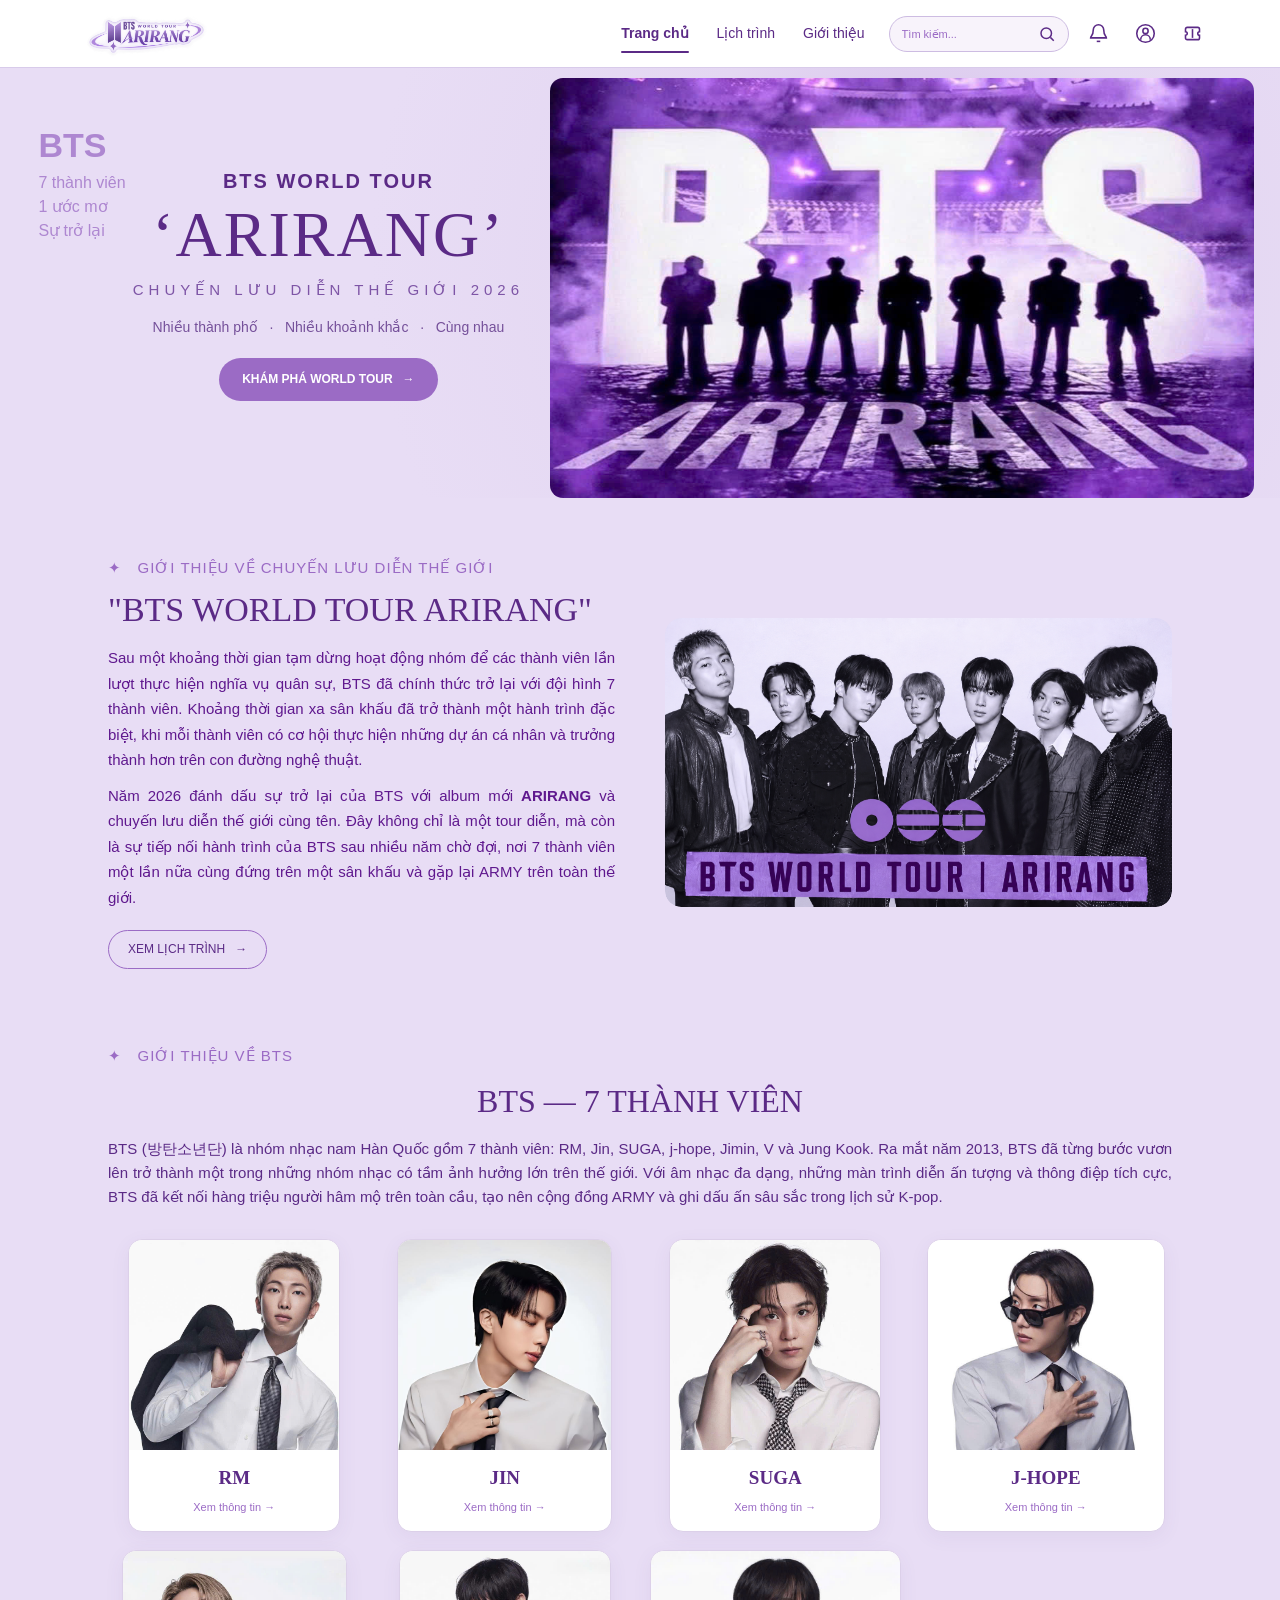
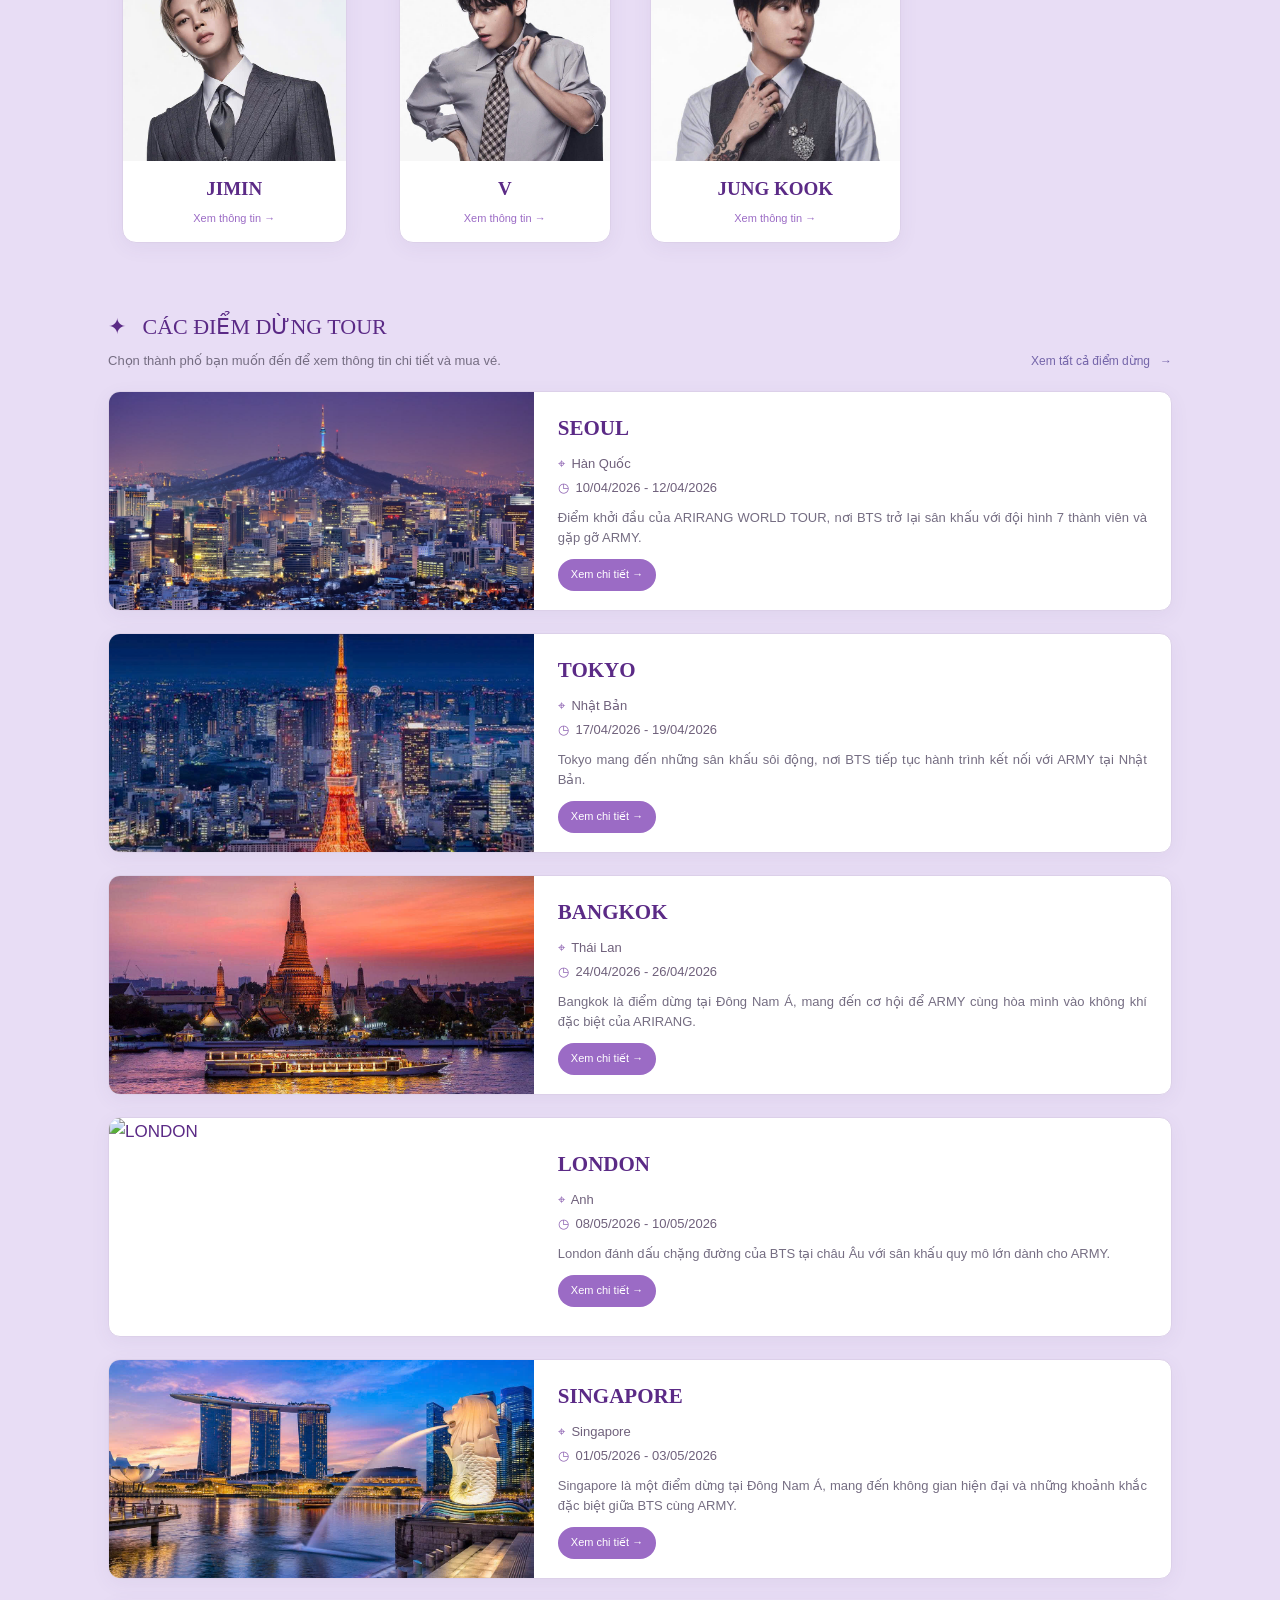
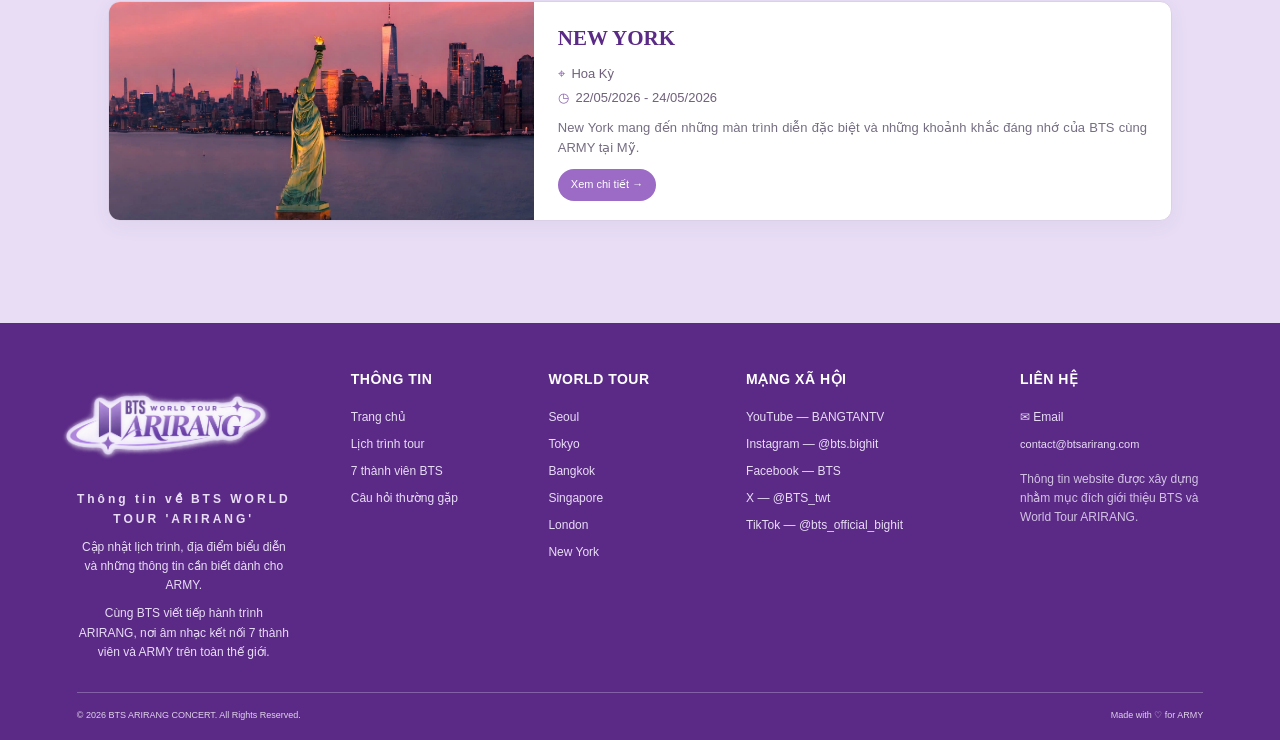
==== commit 6a6f8c6f: "Add files via upload" ====
--- a/index.html
+++ b/index.html
@@ -288,7 +288,7 @@
             <div class="member-card" onclick="openMember('rm')">
 
                 <div class="member-image">
-                    <img src="imageS/RM.png" alt="RM">
+                    <img src="images/RM.png" alt="RM">
                 </div>
 
                 <h3>RM</h3>
@@ -302,7 +302,7 @@
             <div class="member-card" onclick="openMember('jin')">
 
                 <div class="member-image">
-                    <img src="images/jin.jpg" alt="JIN">
+                    <img src="images/JIN.jpg" alt="JIN">
                 </div>
 
                 <h3>JIN</h3>
@@ -316,7 +316,7 @@
             <div class="member-card" onclick="openMember('suga')">
 
                 <div class="member-image">
-                    <img src="images/suga.jpg" alt="SUGA">
+                    <img src="images/SUGA.jpg" alt="SUGA">
                 </div>
 
                 <h3>SUGA</h3>
@@ -344,7 +344,7 @@
             <div class="member-card" onclick="openMember('jimin')">
 
                 <div class="member-image">
-                    <img src="images/jimin.jpg" alt="JIMIN">
+                    <img src="images/JIMIN.jpg" alt="JIMIN">
                 </div>
 
                 <h3>JIMIN</h3>
@@ -358,7 +358,7 @@
             <div class="member-card" onclick="openMember('v')">
 
                 <div class="member-image">
-                    <img src="images/v.jpg" alt="V">
+                    <img src="images/V.jpg" alt="V">
                 </div>
 
                 <h3>V</h3>
@@ -372,7 +372,7 @@
             <div class="member-card" onclick="openMember('jungkook')">
 
                 <div class="member-image">
-                    <img src="images/jungkook.jpg" alt="JUNG KOOK">
+                    <img src="images/JUNGKOOK.jpg" alt="JUNG KOOK">
                 </div>
 
                 <h3>JUNG KOOK</h3>
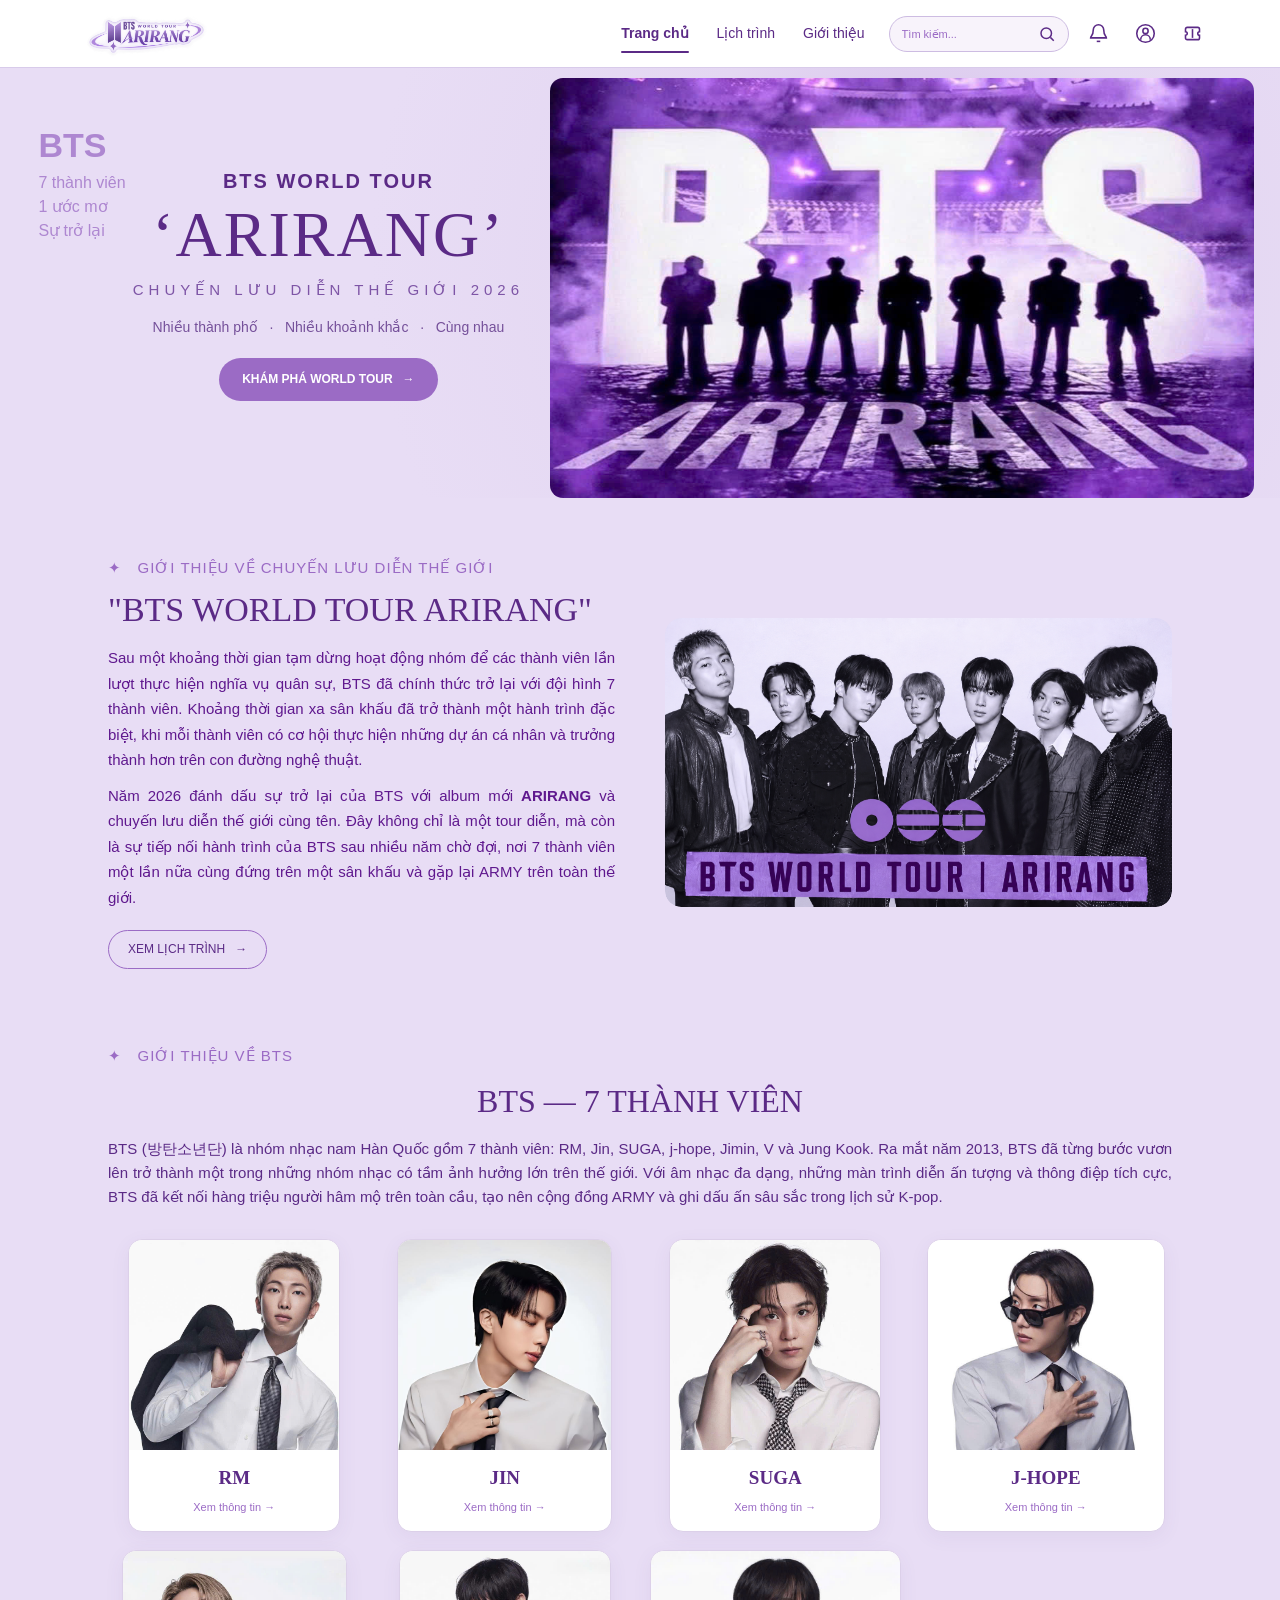
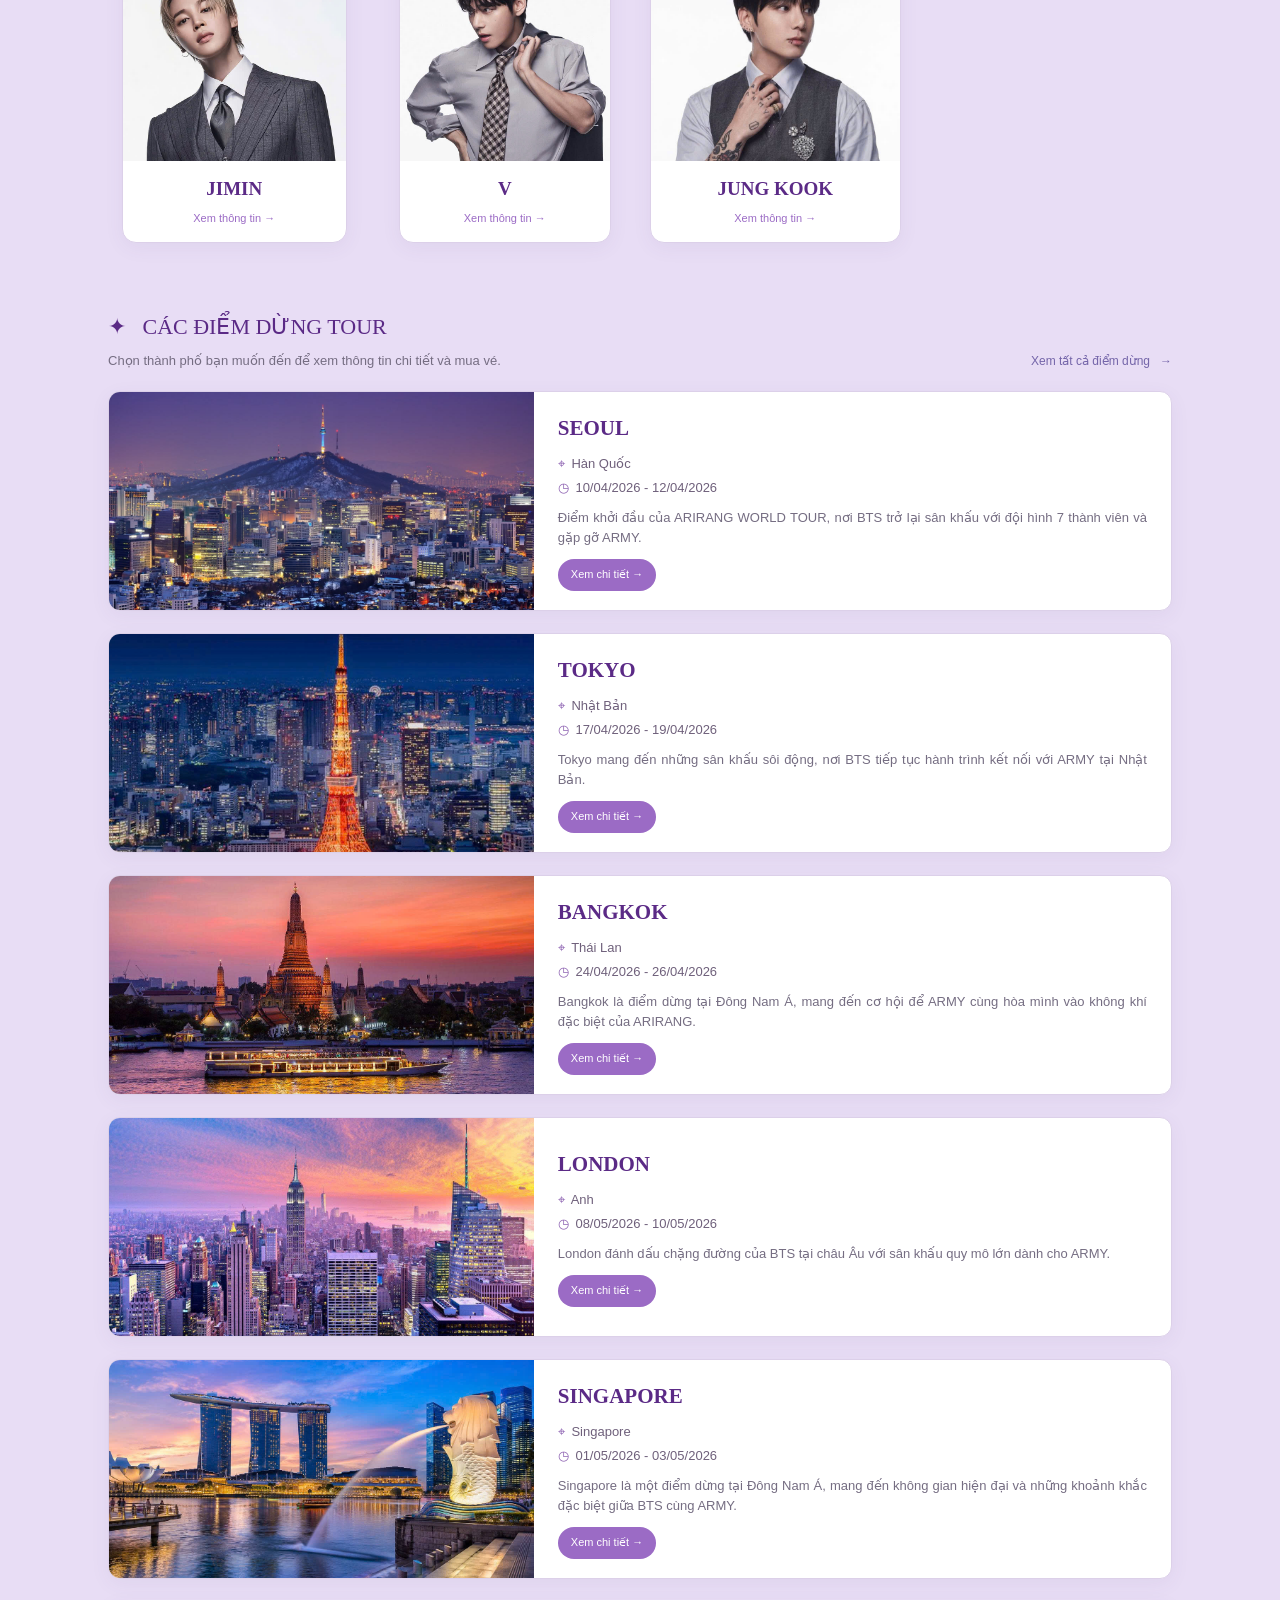
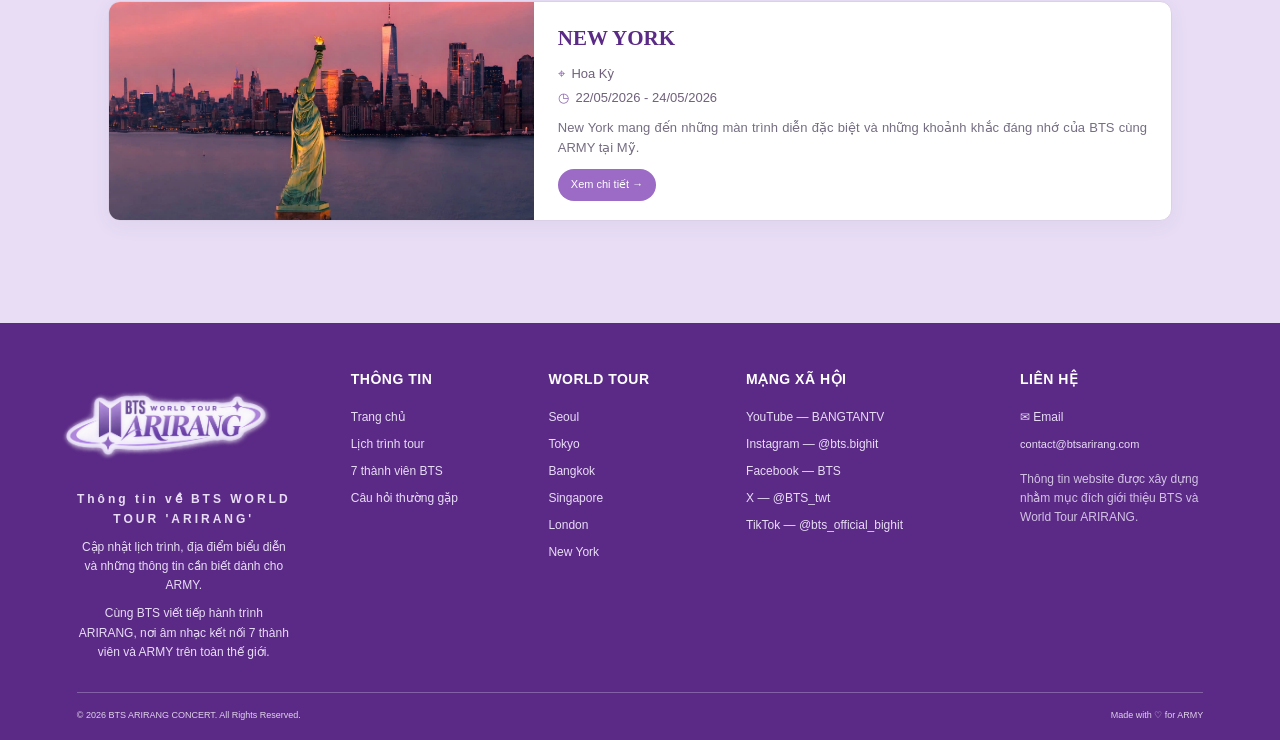
==== commit 4d530e59: "Update index.html" ====
--- a/index.html
+++ b/index.html
@@ -606,7 +606,7 @@
 
             <div class="city-image">
                 <img 
-                    src="images/london.jpg"
+                    src="images/London.jpg"
                     alt="LONDON"
                 >
             </div>
@@ -893,4 +893,4 @@
 <script src="script.js"></script>
 </body>
 
-</html>+</html>
